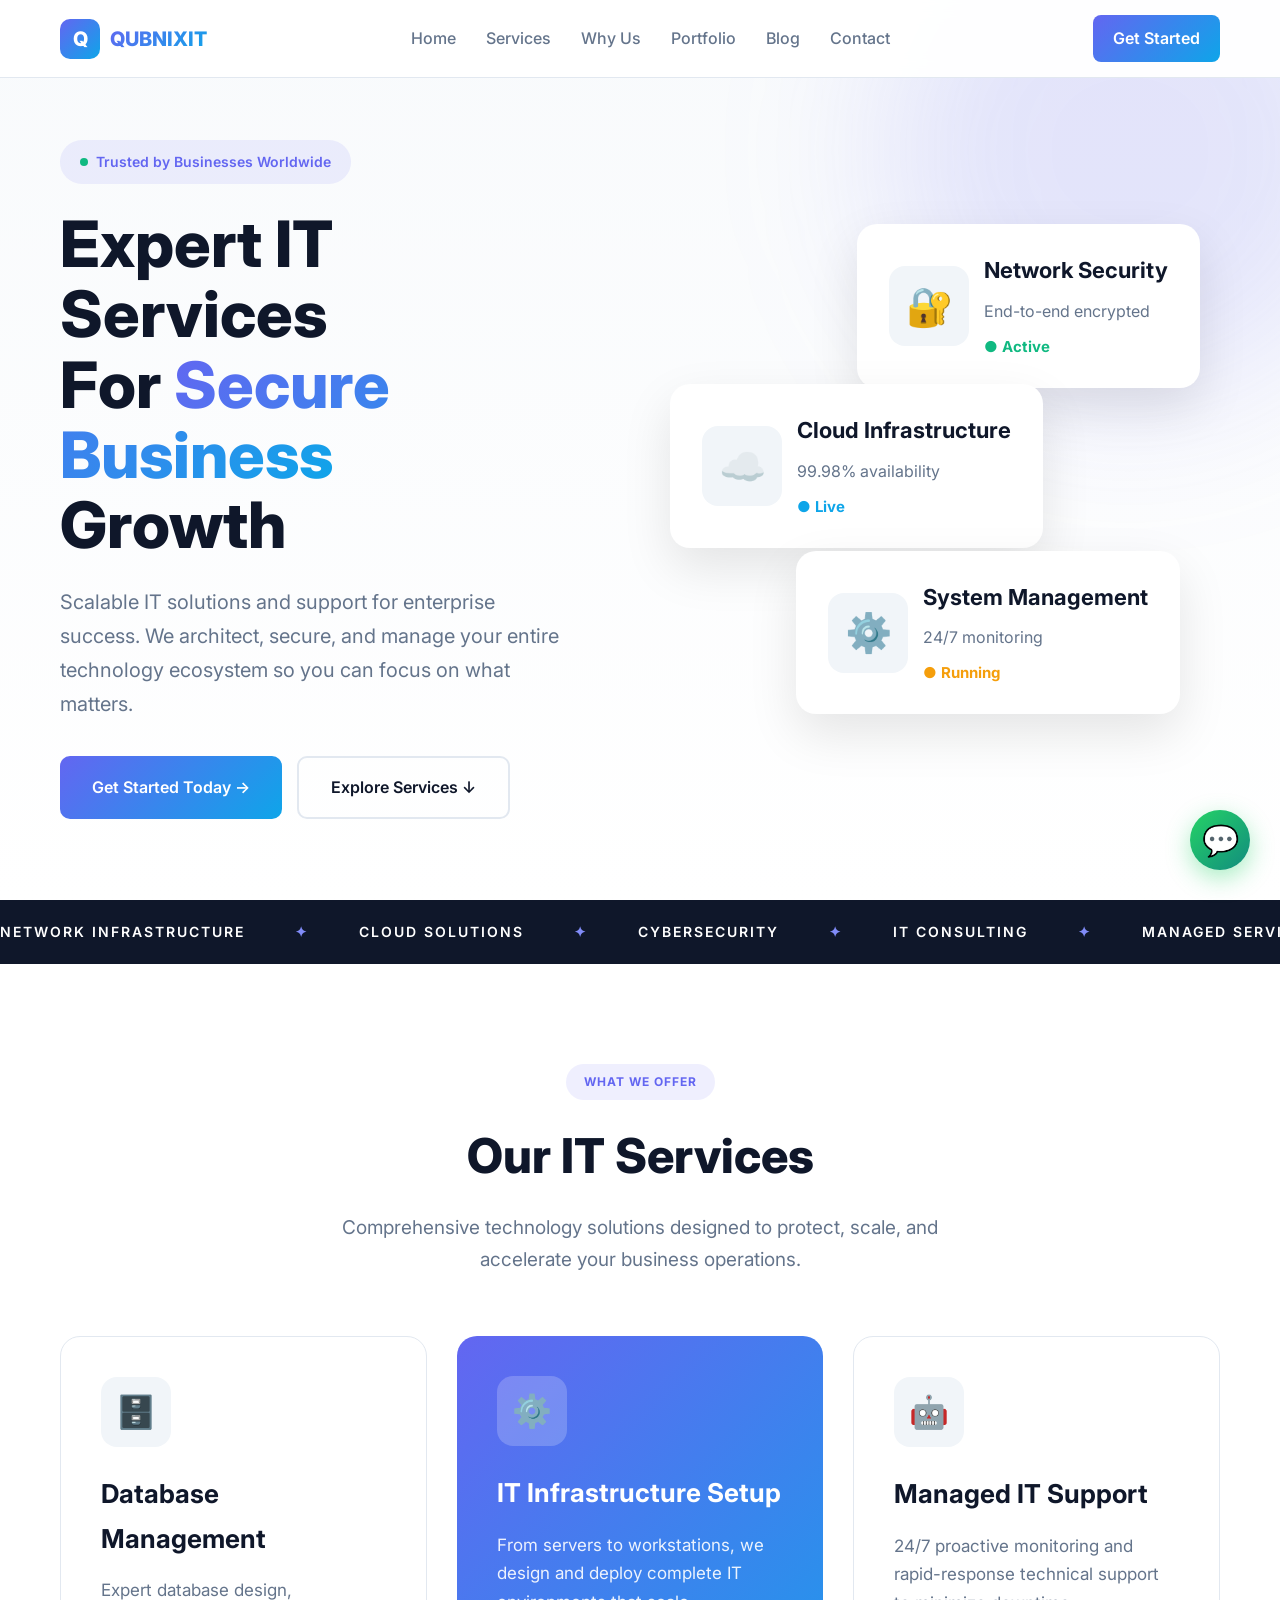
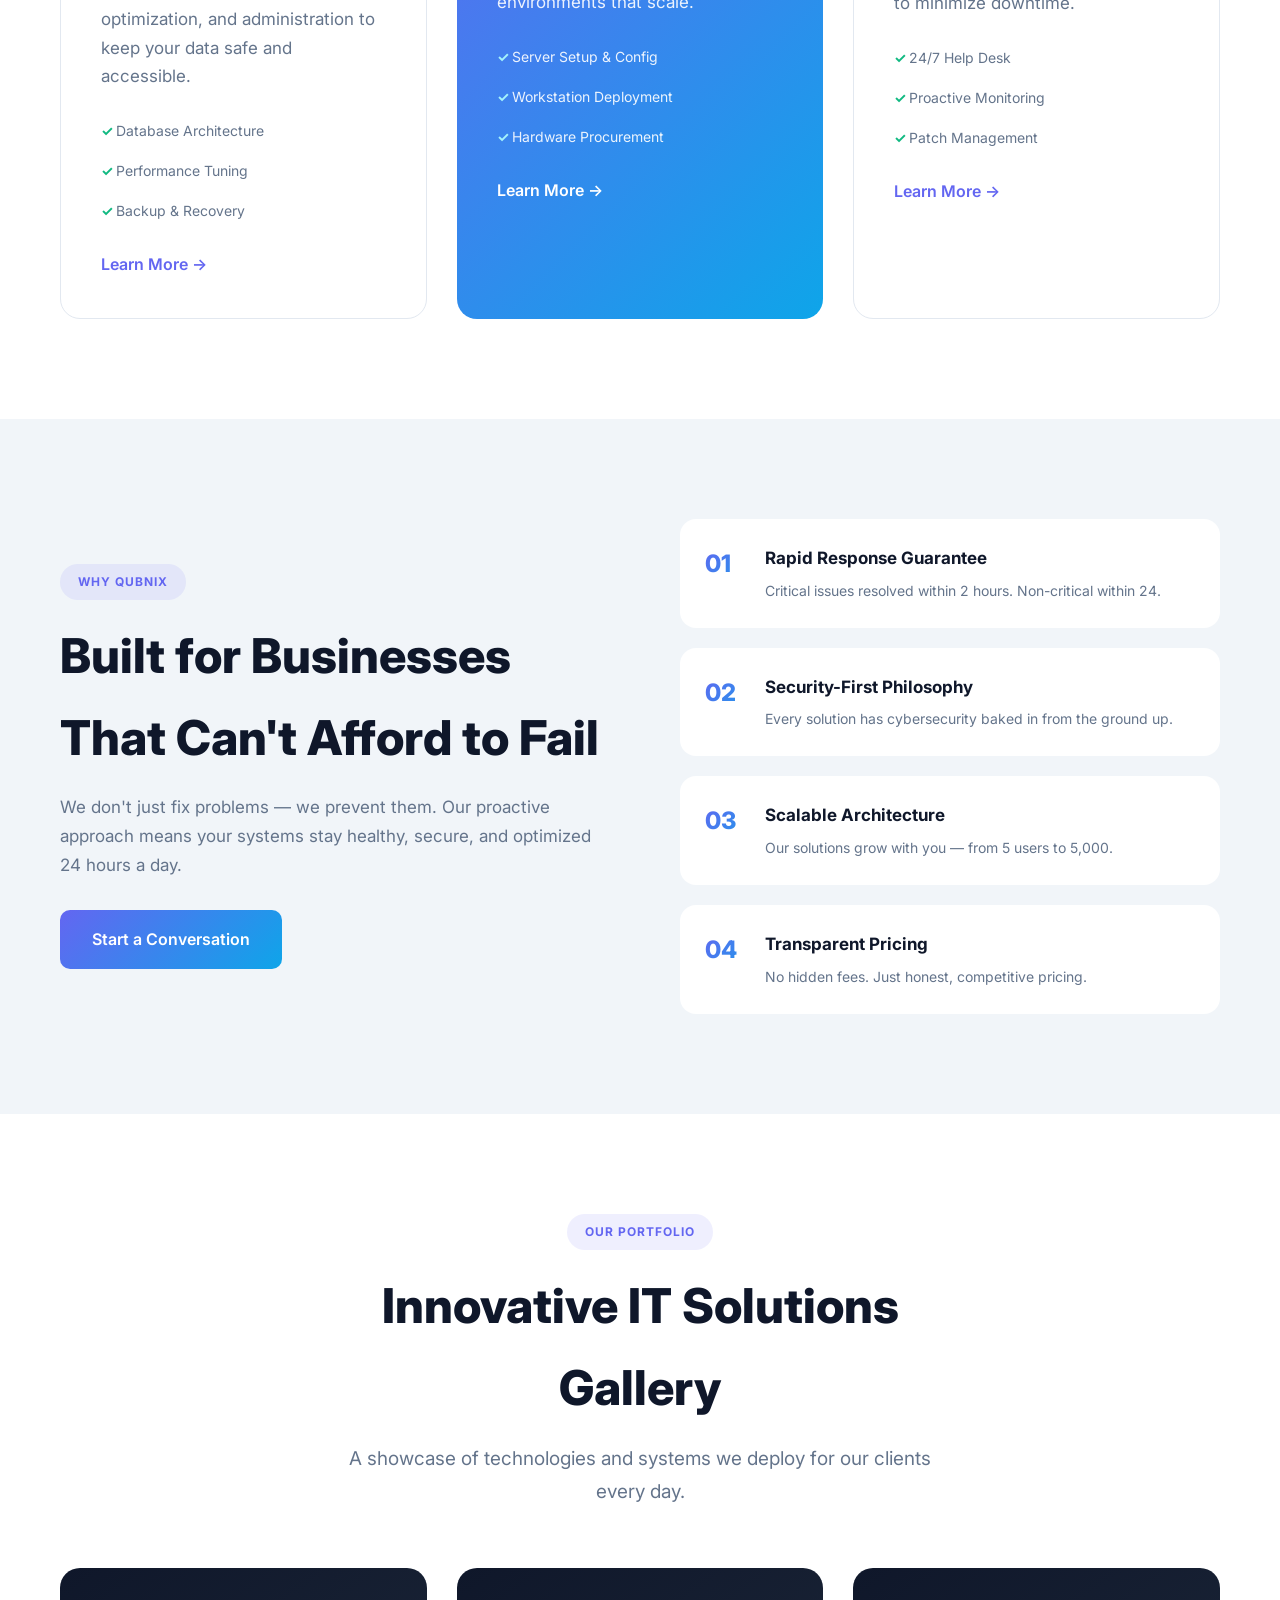
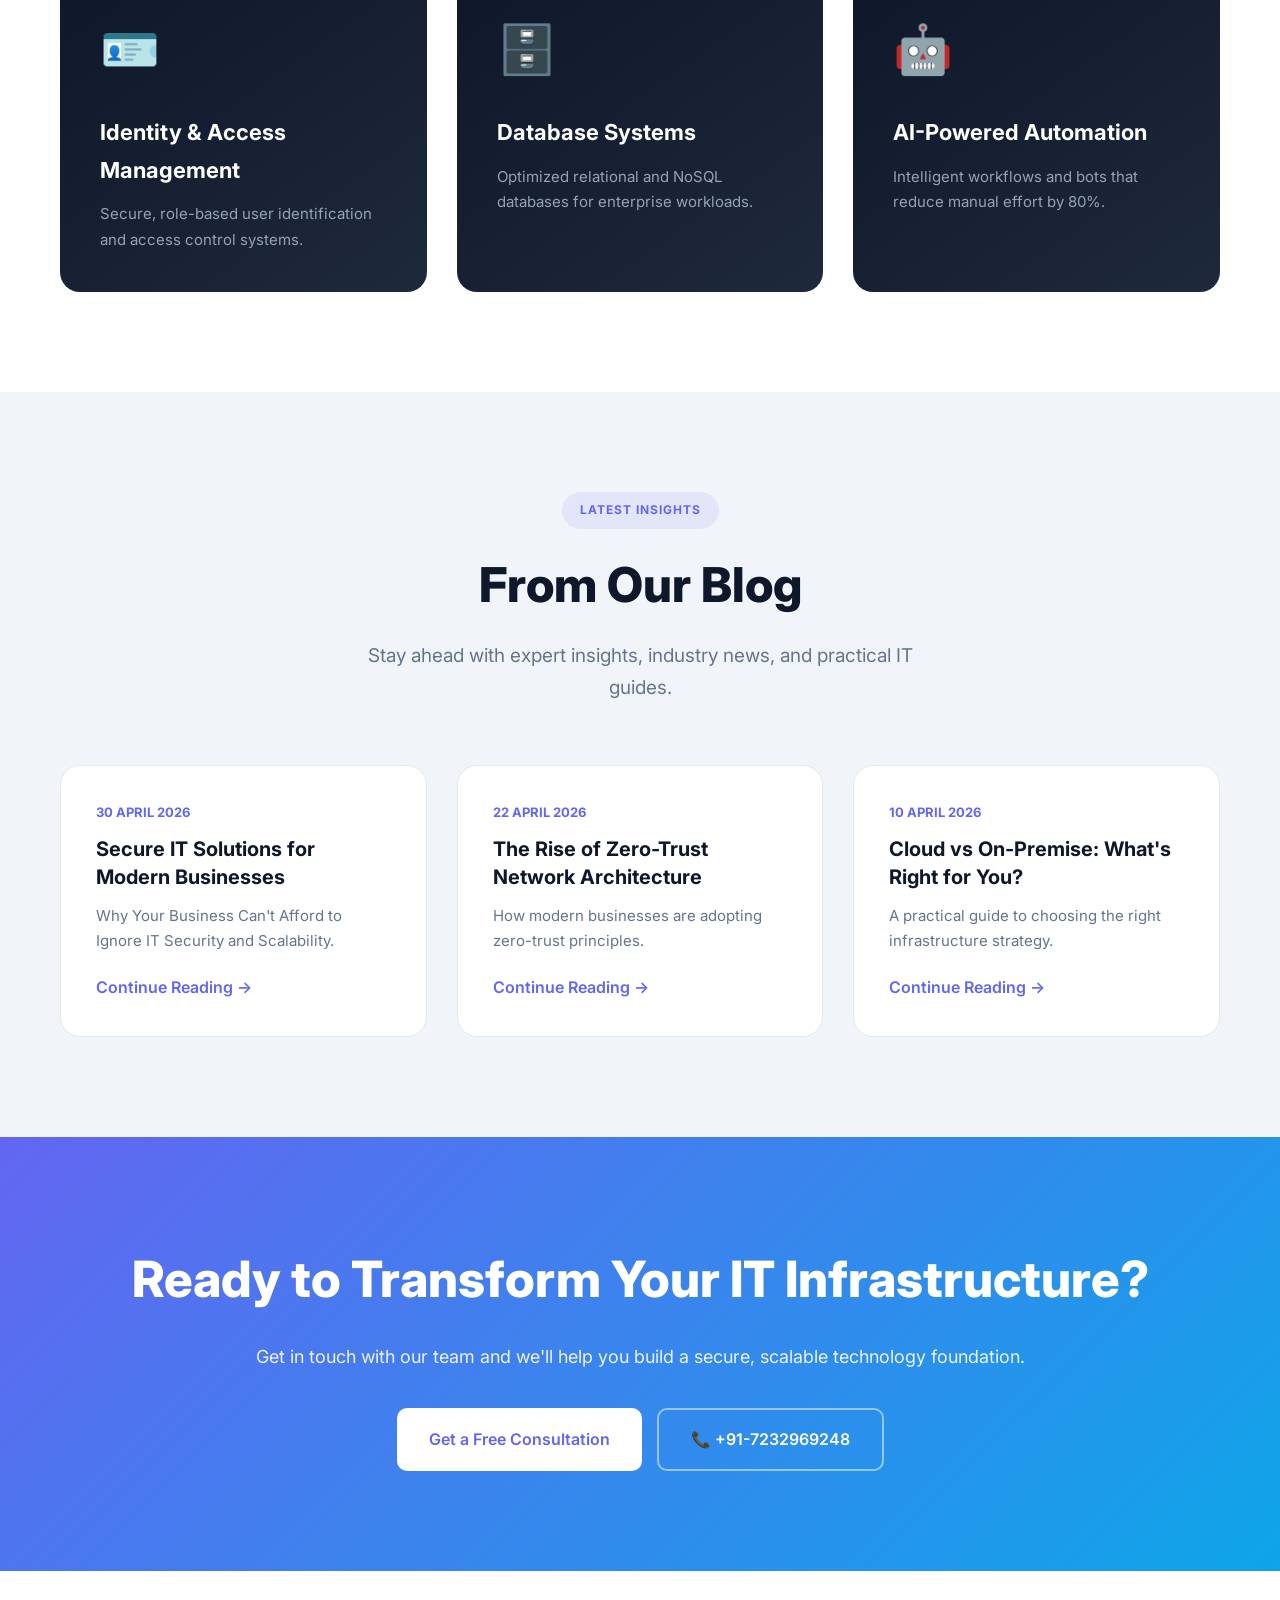
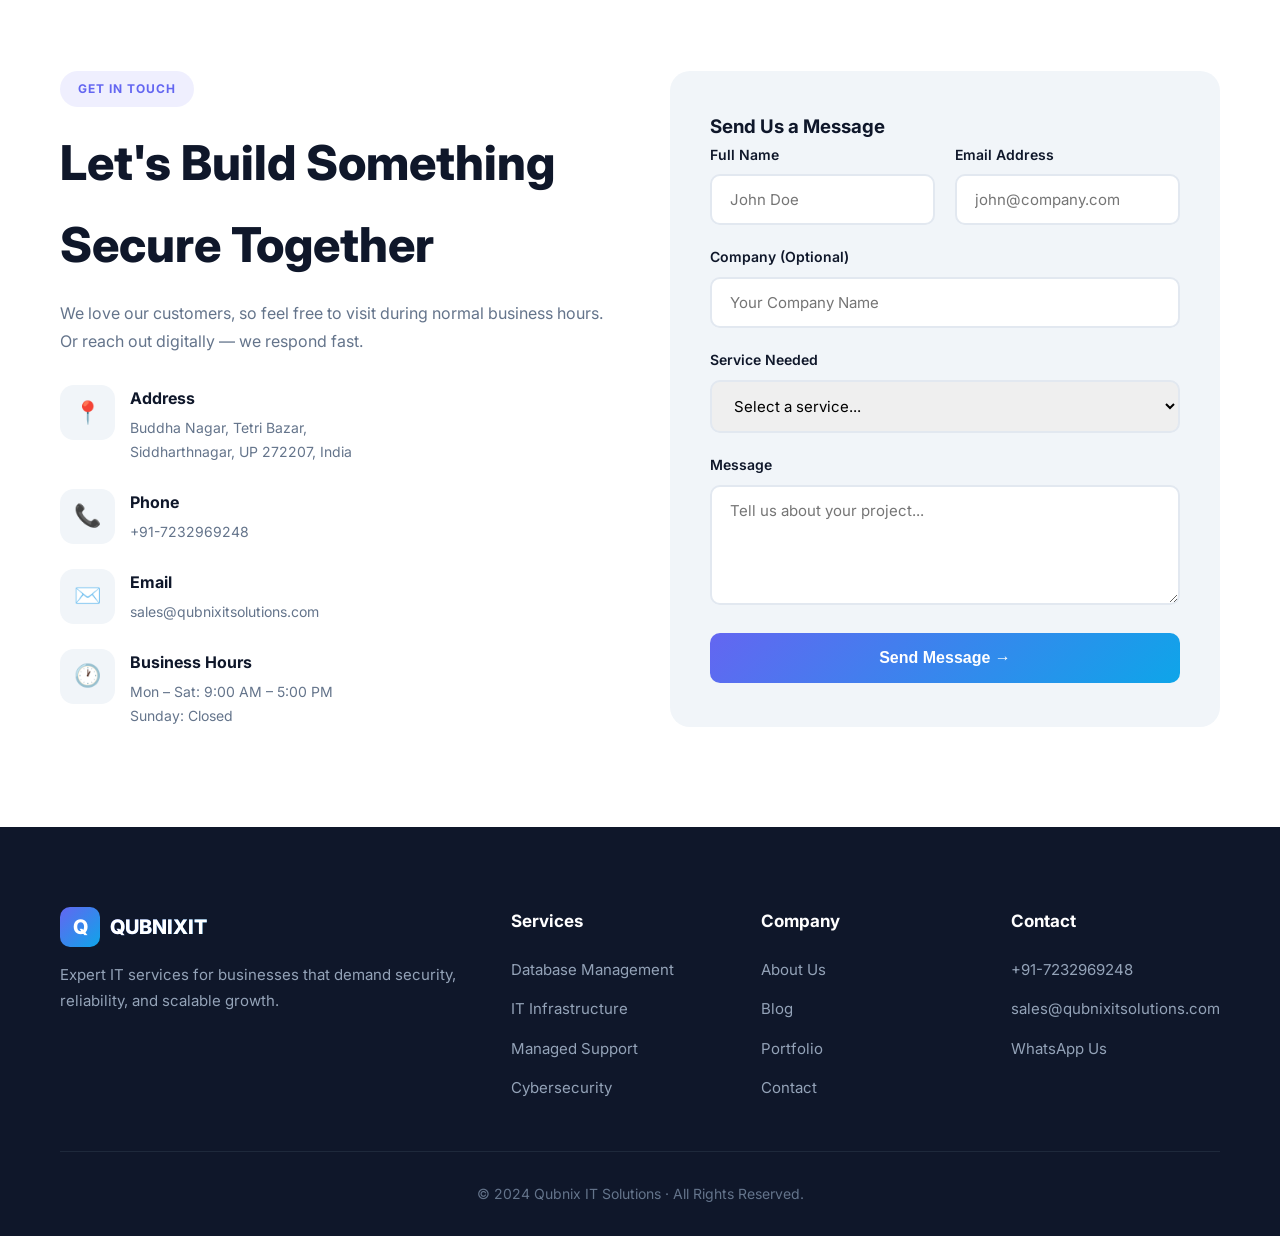
==== index.html @ 15c7f43b "Initial commit" ====
<!DOCTYPE html>
<html lang="en">
<head>
    <meta charset="UTF-8">
    <meta name="viewport" content="width=device-width, initial-scale=1.0">
    <title>Qubnix IT Solutions | Expert IT Services</title>
    <link href="https://fonts.googleapis.com/css2?family=Inter:wght@400;500;600;700;800&display=swap" rel="stylesheet">
    <style>
        * { margin: 0; padding: 0; box-sizing: border-box; }
        body { font-family: 'Inter', sans-serif; color: #0f172a; line-height: 1.7; font-size: 16px; }
        a { text-decoration: none; color: inherit; }
        ul { list-style: none; }
        .container { max-width: 1200px; margin: 0 auto; padding: 0 20px; }
        .navbar { position: fixed; top: 0; left: 0; right: 0; background: rgba(255,255,255,0.95); backdrop-filter: blur(10px); z-index: 1000; border-bottom: 1px solid #e2e8f0; }
        .nav-container { display: flex; justify-content: space-between; align-items: center; padding: 15px 20px; max-width: 1200px; margin: 0 auto; }
        .logo { display: flex; align-items: center; gap: 10px; font-weight: 800; font-size: 20px; }
        .logo-icon { width: 40px; height: 40px; background: linear-gradient(135deg, #6366f1, #0ea5e9); color: white; border-radius: 10px; display: flex; align-items: center; justify-content: center; }
        .logo-text { background: linear-gradient(135deg, #6366f1, #0ea5e9); -webkit-background-clip: text; -webkit-text-fill-color: transparent; }
        .nav-links { display: flex; gap: 30px; }
        .nav-links a { color: #64748b; font-weight: 500; }
        .nav-links a:hover { color: #6366f1; }
        .nav-btn { background: linear-gradient(135deg, #6366f1, #0ea5e9); color: white; padding: 10px 20px; border-radius: 8px; font-weight: 600; }
        .btn { display: inline-flex; align-items: center; gap: 8px; padding: 16px 32px; border-radius: 10px; font-weight: 600; transition: all 0.3s; }
        .btn-primary { background: linear-gradient(135deg, #6366f1, #0ea5e9); color: white; }
        .btn-primary:hover { transform: translateY(-3px); box-shadow: 0 15px 30px rgba(99,102,241,0.4); }
        .btn-outline { border: 2px solid #e2e8f0; color: #0f172a; background: transparent; }
        .btn-outline:hover { border-color: #6366f1; color: #6366f1; }
        .btn-white { background: white; color: #6366f1; }
        .btn-outline-white { border: 2px solid rgba(255,255,255,0.5); color: white; background: transparent; }
        .btn-outline-white:hover { background: white; color: #6366f1; }
        .hero { min-height: 100vh; padding: 140px 0 80px; background: linear-gradient(180deg, #f8fafc 0%, #ffffff 100%); position: relative; overflow: hidden; }
        .hero::before { content: ''; position: absolute; width: 500px; height: 500px; background: rgba(99,102,241,0.15); border-radius: 50%; top: -100px; right: -100px; filter: blur(80px); }
        .hero-grid { display: grid; grid-template-columns: 1fr 1fr; gap: 60px; align-items: center; position: relative; z-index: 1; }
        .hero-badge { display: inline-flex; align-items: center; gap: 8px; background: rgba(99,102,241,0.1); color: #6366f1; padding: 10px 20px; border-radius: 50px; font-size: 14px; font-weight: 600; margin-bottom: 25px; }
        .badge-dot { width: 8px; height: 8px; background: #10b981; border-radius: 50%; animation: pulse 2s infinite; }
        @keyframes pulse { 0%,100% { opacity: 1; } 50% { opacity: 0.5; } }
        .hero h1 { font-size: 64px; font-weight: 800; line-height: 1.1; margin-bottom: 24px; }
        .hero h1 span { background: linear-gradient(135deg, #6366f1, #0ea5e9); -webkit-background-clip: text; -webkit-text-fill-color: transparent; }
        .hero-text { font-size: 20px; color: #64748b; margin-bottom: 35px; max-width: 500px; line-height: 1.7; }
        .hero-btns { display: flex; gap: 15px; flex-wrap: wrap; }
        .hero-cards { position: relative; height: 550px; }
        .float-card { position: absolute; background: white; padding: 28px 32px; border-radius: 20px; box-shadow: 0 20px 50px rgba(0,0,0,0.1); display: flex; align-items: center; gap: 15px; animation: float 6s ease-in-out infinite; }
        .float-card:nth-child(1) { top: 20px; right: 20px; }
        .float-card:nth-child(2) { top: 180px; left: 0; animation-delay: 2s; }
        .float-card:nth-child(3) { bottom: 40px; right: 40px; animation-delay: 4s; }
        @keyframes float { 0%,100% { transform: translateY(0); } 50% { transform: translateY(-20px); } }
        .float-card .icon { width: 80px; height: 80px; background: #f1f5f9; border-radius: 16px; display: flex; align-items: center; justify-content: center; font-size: 38px; }
        .float-card h4 { font-size: 22px; margin-bottom: 8px; }
        .float-card p { font-size: 16px; color: #64748b; margin-bottom: 8px; }
        .status { font-size: 15px; font-weight: 700; }
        .status.green { color: #10b981; }
        .status.blue { color: #0ea5e9; }
        .status.orange { color: #f59e0b; }
        .marquee { background: #0f172a; padding: 20px 0; overflow: hidden; }
        .marquee-track { display: flex; gap: 50px; animation: scroll 20s linear infinite; }
        .marquee-track span { color: white; font-weight: 600; font-size: 14px; text-transform: uppercase; letter-spacing: 2px; white-space: nowrap; }
        .marquee-track .dot { color: #818cf8; }
        @keyframes scroll { 0% { transform: translateX(0); } 100% { transform: translateX(-50%); } }
        .section { padding: 100px 0; }
        .section-header { text-align: center; max-width: 600px; margin: 0 auto 60px; }
        .section-tag { display: inline-block; background: rgba(99,102,241,0.1); color: #6366f1; padding: 8px 18px; border-radius: 50px; font-size: 12px; font-weight: 700; text-transform: uppercase; letter-spacing: 1px; margin-bottom: 15px; }
        .section-title { font-size: 48px; font-weight: 800; margin-bottom: 15px; }
        .section-desc { color: #64748b; font-size: 19px; }
        .services-grid { display: grid; grid-template-columns: repeat(3, 1fr); gap: 30px; }
        .service-card { background: white; border: 1px solid #e2e8f0; border-radius: 20px; padding: 40px; transition: all 0.4s; }
        .service-card:hover { transform: translateY(-10px); box-shadow: 0 25px 50px rgba(0,0,0,0.1); }
        .service-card.featured { background: linear-gradient(135deg, #6366f1, #0ea5e9); color: white; border: none; }
        .service-card .icon { width: 70px; height: 70px; background: #f1f5f9; border-radius: 16px; display: flex; align-items: center; justify-content: center; font-size: 32px; margin-bottom: 25px; }
        .service-card.featured .icon { background: rgba(255,255,255,0.2); }
        .service-card h3 { font-size: 26px; margin-bottom: 15px; }
        .service-card p { color: #64748b; margin-bottom: 20px; font-size: 17px; }
        .service-card.featured p { color: rgba(255,255,255,0.9); }
        .service-card ul { margin-bottom: 20px; }
        .service-card li { padding: 8px 0; font-size: 14px; color: #64748b; }
        .service-card.featured li { color: rgba(255,255,255,0.9); }
        .service-card li::before { content: '✓ '; color: #10b981; font-weight: bold; }
        .service-card.featured li::before { color: #a5f3fc; }
        .service-link { color: #6366f1; font-weight: 600; }
        .service-card.featured .service-link { color: white; }
        .why-us { background: #f1f5f9; }
        .why-grid { display: grid; grid-template-columns: 1fr 1fr; gap: 80px; align-items: center; }
        .why-text .section-title { text-align: left; }
        .why-text p { color: #64748b; margin-bottom: 30px; font-size: 17px; }
        .features { display: flex; flex-direction: column; gap: 20px; }
        .feature { display: flex; gap: 20px; background: white; padding: 25px; border-radius: 16px; transition: all 0.3s; }
        .feature:hover { transform: translateX(10px); box-shadow: 0 10px 30px rgba(0,0,0,0.1); }
        .feature-num { font-size: 24px; font-weight: 800; background: linear-gradient(135deg, #6366f1, #0ea5e9); -webkit-background-clip: text; -webkit-text-fill-color: transparent; min-width: 40px; }
        .feature h4 { font-size: 17px; margin-bottom: 6px; }
        .feature p { color: #64748b; font-size: 14px; margin: 0; }
        .portfolio-grid { display: grid; grid-template-columns: repeat(3, 1fr); gap: 30px; }
        .portfolio-card { background: linear-gradient(145deg, #0f172a, #1e293b); border-radius: 20px; padding: 40px; color: white; transition: all 0.4s; }
        .portfolio-card:hover { transform: translateY(-10px); box-shadow: 0 25px 50px rgba(15,23,42,0.4); }
        .portfolio-card .icon { font-size: 48px; margin-bottom: 25px; display: block; }
        .portfolio-card h3 { font-size: 22px; margin-bottom: 12px; }
        .portfolio-card p { color: #94a3b8; font-size: 15px; }
        .blog { background: #f1f5f9; }
        .blog-grid { display: grid; grid-template-columns: repeat(3, 1fr); gap: 30px; }
        .blog-card { background: white; border-radius: 20px; padding: 35px; transition: all 0.4s; border: 1px solid #e2e8f0; }
        .blog-card:hover { transform: translateY(-10px); box-shadow: 0 25px 50px rgba(0,0,0,0.1); }
        .blog-date { color: #6366f1; font-size: 13px; font-weight: 700; margin-bottom: 12px; text-transform: uppercase; display: block; }
        .blog-card h3 { font-size: 20px; margin-bottom: 12px; line-height: 1.4; }
        .blog-card p { color: #64748b; font-size: 15px; margin-bottom: 20px; }
        .blog-link { color: #6366f1; font-weight: 600; }
        .cta { background: linear-gradient(135deg, #6366f1, #0ea5e9); padding: 100px 0; text-align: center; }
        .cta h2 { font-size: 50px; color: white; margin-bottom: 20px; font-weight: 800; }
        .cta p { color: rgba(255,255,255,0.9); font-size: 18px; margin-bottom: 35px; }
        .cta-btns { display: flex; gap: 15px; justify-content: center; flex-wrap: wrap; }
        .contact-grid { display: grid; grid-template-columns: 1fr 1fr; gap: 60px; }
        .contact-info .section-title { text-align: left; }
        .contact-info > p { color: #64748b; margin-bottom: 30px; }
        .contact-details { display: flex; flex-direction: column; gap: 25px; }
        .contact-item { display: flex; gap: 15px; }
        .contact-icon { width: 55px; height: 55px; background: #f1f5f9; border-radius: 14px; display: flex; align-items: center; justify-content: center; font-size: 22px; }
        .contact-item h4 { font-size: 16px; margin-bottom: 4px; }
        .contact-item p { color: #64748b; font-size: 14px; margin: 0; }
        .contact-form { background: #f1f5f9; border-radius: 20px; padding: 40px; }
        .contact-form h3
                .contact-form h3 { font-size: 24px; margin-bottom: 25px; }
        .form-row { display: grid; grid-template-columns: 1fr 1fr; gap: 20px; }
        .form-group { margin-bottom: 20px; }
        .form-group label { display: block; font-weight: 600; margin-bottom: 8px; font-size: 14px; }
        .form-group input, .form-group select, .form-group textarea { width: 100%; padding: 14px 18px; border: 2px solid #e2e8f0; border-radius: 10px; font-size: 15px; font-family: inherit; }
        .form-group input:focus, .form-group select:focus, .form-group textarea:focus { outline: none; border-color: #6366f1; }
        .form-group textarea { min-height: 120px; resize: vertical; }
        .submit-btn { width: 100%; padding: 16px; background: linear-gradient(135deg, #6366f1, #0ea5e9); color: white; border: none; border-radius: 10px; font-size: 16px; font-weight: 700; cursor: pointer; }
        .submit-btn:hover { transform: translateY(-2px); box-shadow: 0 10px 30px rgba(99,102,241,0.4); }
        .footer { background: #0f172a; color: white; padding: 80px 0 30px; }
        .footer-grid { display: grid; grid-template-columns: 2fr 1fr 1fr 1fr; gap: 50px; margin-bottom: 50px; }
        .footer-brand .logo-text { color: white; -webkit-text-fill-color: white; }
        .footer-brand p { color: #94a3b8; margin-top: 15px; font-size: 15px; }
        .footer-col h4 { font-size: 17px; margin-bottom: 20px; }
        .footer-links { display: flex; flex-direction: column; gap: 12px; }
        .footer-links a { color: #94a3b8; font-size: 15px; }
        .footer-links a:hover { color: #818cf8; }
        .footer-bottom { border-top: 1px solid #1e293b; padding-top: 30px; text-align: center; color: #64748b; font-size: 14px; }
        .whatsapp-btn { position: fixed; bottom: 30px; right: 30px; width: 60px; height: 60px; background: linear-gradient(135deg, #25d366, #128c7e); border-radius: 50%; display: flex; align-items: center; justify-content: center; font-size: 30px; color: white; box-shadow: 0 8px 25px rgba(37,211,102,0.4); z-index: 999; }
        .whatsapp-btn:hover { transform: scale(1.1); }
        @media (max-width: 1024px) {
            .hero-grid, .why-grid, .contact-grid { grid-template-columns: 1fr; }
            .hero-cards { display: none; }
            .hero { text-align: center; }
            .hero-btns { justify-content: center; }
            .services-grid, .portfolio-grid, .blog-grid { grid-template-columns: repeat(2, 1fr); }
            .footer-grid { grid-template-columns: repeat(2, 1fr); }
        }
        @media (max-width: 768px) {
            .nav-links, .nav-btn { display: none; }
            .hero h1 { font-size: 36px; }
            .section-title { font-size: 30px; }
            .services-grid, .portfolio-grid, .blog-grid { grid-template-columns: 1fr; }
            .form-row { grid-template-columns: 1fr; }
            .footer-grid { grid-template-columns: 1fr; text-align: center; }
            .cta h2 { font-size: 28px; }
        }
    </style>
</head>
<body>
    <nav class="navbar">
        <div class="nav-container">
            <a href="#" class="logo"><span class="logo-icon">Q</span><span class="logo-text">QUBNIXIT</span></a>
            <ul class="nav-links">
                <li><a href="#home">Home</a></li>
                <li><a href="#services">Services</a></li>
                <li><a href="#why-us">Why Us</a></li>
                <li><a href="#portfolio">Portfolio</a></li>
                <li><a href="#blog">Blog</a></li>
                <li><a href="#contact">Contact</a></li>
            </ul>
            <a href="#contact" class="nav-btn">Get Started</a>
        </div>
    </nav>

    <section class="hero" id="home">
        <div class="container">
            <div class="hero-grid">
                <div>
                    <div class="hero-badge"><span class="badge-dot"></span>Trusted by Businesses Worldwide</div>
                    <h1>Expert IT Services<br>For <span>Secure Business</span><br>Growth</h1>
                    <p class="hero-text">Scalable IT solutions and support for enterprise success. We architect, secure, and manage your entire technology ecosystem so you can focus on what matters.</p>
                    <div class="hero-btns">
                        <a href="#contact" class="btn btn-primary">Get Started Today →</a>
                        <a href="#services" class="btn btn-outline">Explore Services ↓</a>
                    </div>
                </div>
                <div class="hero-cards">
                    <div class="float-card"><div class="icon">🔐</div><div><h4>Network Security</h4><p>End-to-end encrypted</p><span class="status green">● Active</span></div></div>
                    <div class="float-card"><div class="icon">☁️</div><div><h4>Cloud Infrastructure</h4><p>99.98% availability</p><span class="status blue">● Live</span></div></div>
                    <div class="float-card"><div class="icon">⚙️</div><div><h4>System Management</h4><p>24/7 monitoring</p><span class="status orange">● Running</span></div></div>
                </div>
            </div>
        </div>
    </section>

    <div class="marquee">
        <div class="marquee-track">
            <span>Network Infrastructure</span><span class="dot">✦</span><span>Cloud Solutions</span><span class="dot">✦</span><span>Cybersecurity</span><span class="dot">✦</span><span>IT Consulting</span><span class="dot">✦</span><span>Managed Services</span><span class="dot">✦</span><span>Database Management</span><span class="dot">✦</span><span>Web Development</span><span class="dot">✦</span><span>Network Infrastructure</span><span class="dot">✦</span><span>Cloud Solutions</span><span class="dot">✦</span><span>Cybersecurity</span><span class="dot">✦</span>
        </div>
    </div>

    <section class="section" id="services">
        <div class="container">
            <div class="section-header">
                <span class="section-tag">What We Offer</span>
                <h2 class="section-title">Our IT Services</h2>
                <p class="section-desc">Comprehensive technology solutions designed to protect, scale, and accelerate your business operations.</p>
            </div>
            <div class="services-grid">
                <div class="service-card">
                    <div class="icon">🗄️</div>
                    <h3>Database Management</h3>
                    <p>Expert database design, optimization, and administration to keep your data safe and accessible.</p>
                    <ul><li>Database Architecture</li><li>Performance Tuning</li><li>Backup & Recovery</li></ul>
                    <a href="#contact" class="service-link">Learn More →</a>
                </div>
                <div class="service-card featured">
                    <div class="icon">⚙️</div>
                    <h3>IT Infrastructure Setup</h3>
                    <p>From servers to workstations, we design and deploy complete IT environments that scale.</p>
                    <ul><li>Server Setup & Config</li><li>Workstation Deployment</li><li>Hardware Procurement</li></ul>
                    <a href="#contact" class="service-link">Learn More →</a>
                </div>
                <div class="service-card">
                    <div class="icon">🤖</div>
                    <h3>Managed IT Support</h3>
                    <p>24/7 proactive monitoring and rapid-response technical support to minimize downtime.</p>
                    <ul><li>24/7 Help Desk</li><li>Proactive Monitoring</li><li>Patch Management</li></ul>
                    <a href="#contact" class="service-link">Learn More →</a>
                </div>
            </div>
        </div>
    </section>

    <section class="section why-us" id="why-us">
        <div class="container">
            <div class="why-grid">
                <div class="why-text">
                    <span class="section-tag">Why Qubnix</span>
                    <h2 class="section-title">Built for Businesses That Can't Afford to Fail</h2>
                    <p>We don't just fix problems — we prevent them. Our proactive approach means your systems stay healthy, secure, and optimized 24 hours a day.</p>
                    <a href="#contact" class="btn btn-primary">Start a Conversation</a>
                </div>
                <div class="features">
                    <div class="feature"><span class="feature-num">01</span><div><h4>Rapid Response Guarantee</h4><p>Critical issues resolved within 2 hours. Non-critical within 24.</p></div></div>
                    <div class="feature"><span class="feature-num">02</span><div><h4>Security-First Philosophy</h4><p>Every solution has cybersecurity baked in from the ground up.</p></div></div>
                    <div class="feature"><span class="feature-num">03</span><div><h4>Scalable Architecture</h4><p>Our solutions grow with you — from 5 users to 5,000.</p></div></div>
                    <div class="feature"><span class="feature-num">04</span><div><h4>Transparent Pricing</h4><p>No hidden fees. Just honest, competitive pricing.</p></div></div>
                </div>
            </div>
        </div>
    </section>
        <section class="section" id="portfolio">
        <div class="container">
            <div class="section-header">
                <span class="section-tag">Our Portfolio</span>
                <h2 class="section-title">Innovative IT Solutions Gallery</h2>
                <p class="section-desc">A showcase of technologies and systems we deploy for our clients every day.</p>
            </div>
            <div class="portfolio-grid">
                <div class="portfolio-card"><span class="icon">🪪</span><h3>Identity & Access Management</h3><p>Secure, role-based user identification and access control systems.</p></div>
                <div class="portfolio-card"><span class="icon">🗄️</span><h3>Database Systems</h3><p>Optimized relational and NoSQL databases for enterprise workloads.</p></div>
                <div class="portfolio-card"><span class="icon">🤖</span><h3>AI-Powered Automation</h3><p>Intelligent workflows and bots that reduce manual effort by 80%.</p></div>
            </div>
        </div>
    </section>

    <section class="section blog" id="blog">
        <div class="container">
            <div class="section-header">
                <span class="section-tag">Latest Insights</span>
                <h2 class="section-title">From Our Blog</h2>
                <p class="section-desc">Stay ahead with expert insights, industry news, and practical IT guides.</p>
            </div>
            <div class="blog-grid">
                <div class="blog-card"><span class="blog-date">30 April 2026</span><h3>Secure IT Solutions for Modern Businesses</h3><p>Why Your Business Can't Afford to Ignore IT Security and Scalability.</p><a href="#" class="blog-link">Continue Reading →</a></div>
                <div class="blog-card"><span class="blog-date">22 April 2026</span><h3>The Rise of Zero-Trust Network Architecture</h3><p>How modern businesses are adopting zero-trust principles.</p><a href="#" class="blog-link">Continue Reading →</a></div>
                <div class="blog-card"><span class="blog-date">10 April 2026</span><h3>Cloud vs On-Premise: What's Right for You?</h3><p>A practical guide to choosing the right infrastructure strategy.</p><a href="#" class="blog-link">Continue Reading →</a></div>
            </div>
        </div>
    </section>

    <section class="cta">
        <div class="container">
            <h2>Ready to Transform Your IT Infrastructure?</h2>
            <p>Get in touch with our team and we'll help you build a secure, scalable technology foundation.</p>
            <div class="cta-btns">
                <a href="#contact" class="btn btn-white">Get a Free Consultation</a>
                <a href="tel:+917232969248" class="btn btn-outline-white">📞 +91-7232969248</a>
            </div>
        </div>
    </section>

    <section class="section" id="contact">
        <div class="container">
            <div class="contact-grid">
                <div class="contact-info">
                    <span class="section-tag">Get In Touch</span>
                    <h2 class="section-title">Let's Build Something Secure Together</h2>
                    <p>We love our customers, so feel free to visit during normal business hours. Or reach out digitally — we respond fast.</p>
                    <div class="contact-details">
                        <div class="contact-item"><div class="contact-icon">📍</div><div><h4>Address</h4><p>Buddha Nagar, Tetri Bazar,<br>Siddharthnagar, UP 272207, India</p></div></div>
                        <div class="contact-item"><div class="contact-icon">📞</div><div><h4>Phone</h4><p>+91-7232969248</p></div></div>
                        <div class="contact-item"><div class="contact-icon">✉️</div><div><h4>Email</h4><p>sales@qubnixitsolutions.com</p></div></div>
                        <div class="contact-item"><div class="contact-icon">🕐</div><div><h4>Business Hours</h4><p>Mon – Sat: 9:00 AM – 5:00 PM<br>Sunday: Closed</p></div></div>
                    </div>
                </div>
                <div class="contact-form">
                    <h3>Send Us a Message</h3>
                    <form>
                        <div class="form-row">
                            <div class="form-group"><label>Full Name</label><input type="text" placeholder="John Doe" required></div>
                            <div class="form-group"><label>Email Address</label><input type="email" placeholder="john@company.com" required></div>
                        </div>
                        <div class="form-group"><label>Company (Optional)</label><input type="text" placeholder="Your Company Name"></div>
                        <div class="form-group"><label>Service Needed</label><select><option value="">Select a service...</option><option>Database Management</option><option>IT Infrastructure Setup</option><option>Managed IT Support</option><option>Cybersecurity</option><option>Cloud Solutions</option></select></div>
                        <div class="form-group"><label>Message</label><textarea placeholder="Tell us about your project..."></textarea></div>
                        <button type="submit" class="submit-btn">Send Message →</button>
                    </form>
                </div>
            </div>
        </div>
    </section>

    <footer class="footer">
        <div class="container">
            <div class="footer-grid">
                <div class="footer-brand">
                    <a href="#" class="logo"><span class="logo-icon">Q</span><span class="logo-text">QUBNIXIT</span></a>
                    <p>Expert IT services for businesses that demand security, reliability, and scalable growth.</p>
                </div>
                <div class="footer-col"><h4>Services</h4><ul class="footer-links"><li><a href="#services">Database Management</a></li><li><a href="#services">IT Infrastructure</a></li><li><a href="#services">Managed Support</a></li><li><a href="#services">Cybersecurity</a></li></ul></div>
                <div class="footer-col"><h4>Company</h4><ul class="footer-links"><li><a href="#why-us">About Us</a></li><li><a href="#blog">Blog</a></li><li><a href="#portfolio">Portfolio</a></li><li><a href="#contact">Contact</a></li></ul></div>
                <div class="footer-col"><h4>Contact</h4><ul class="footer-links"><li><a href="tel:+917232969248">+91-7232969248</a></li><li><a href="mailto:sales@qubnixitsolutions.com">sales@qubnixitsolutions.com</a></li><li><a href="https://wa.me/917232969248">WhatsApp Us</a></li></ul></div>
            </div>
            <div class="footer-bottom"><p>© 2024 Qubnix IT Solutions · All Rights Reserved.</p></div>
        </div>
    </footer>

    <a href="https://wa.me/917232969248" target="_blank" class="whatsapp-btn">💬</a>
</body>
</html>
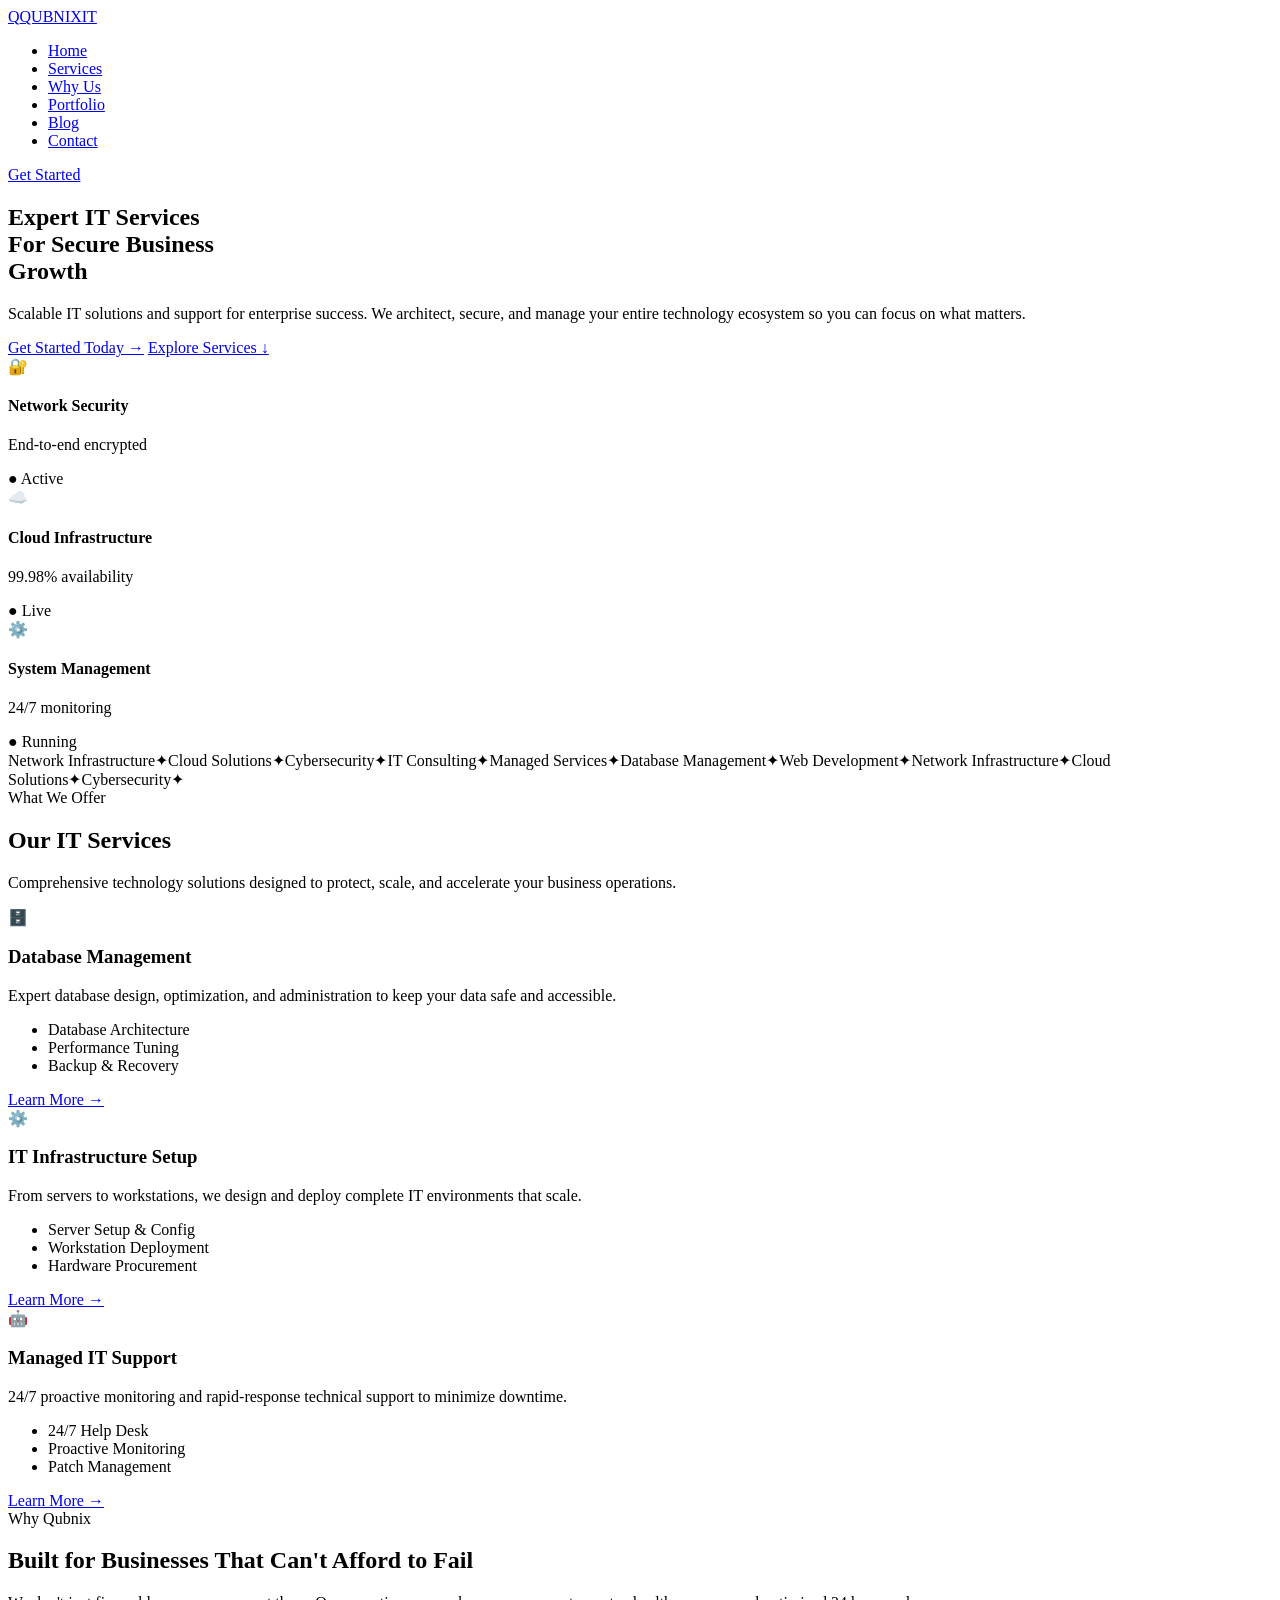
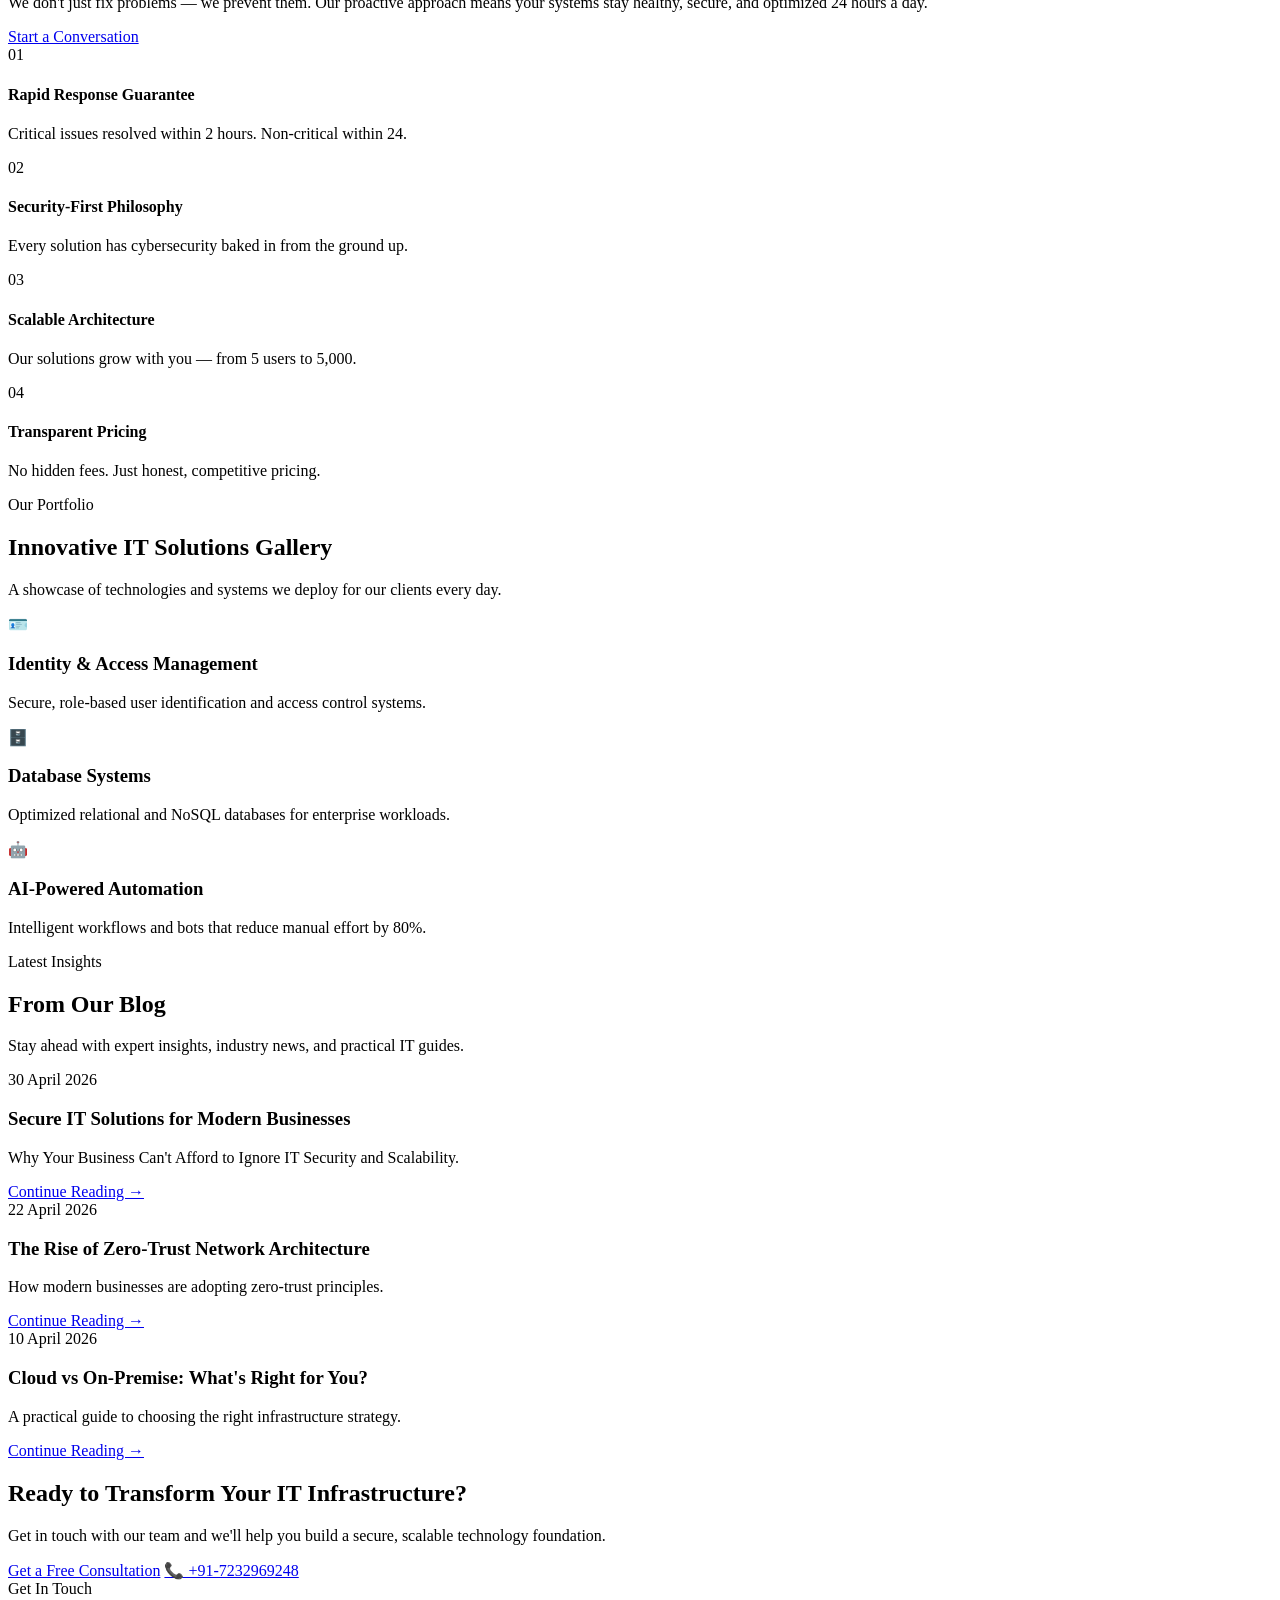
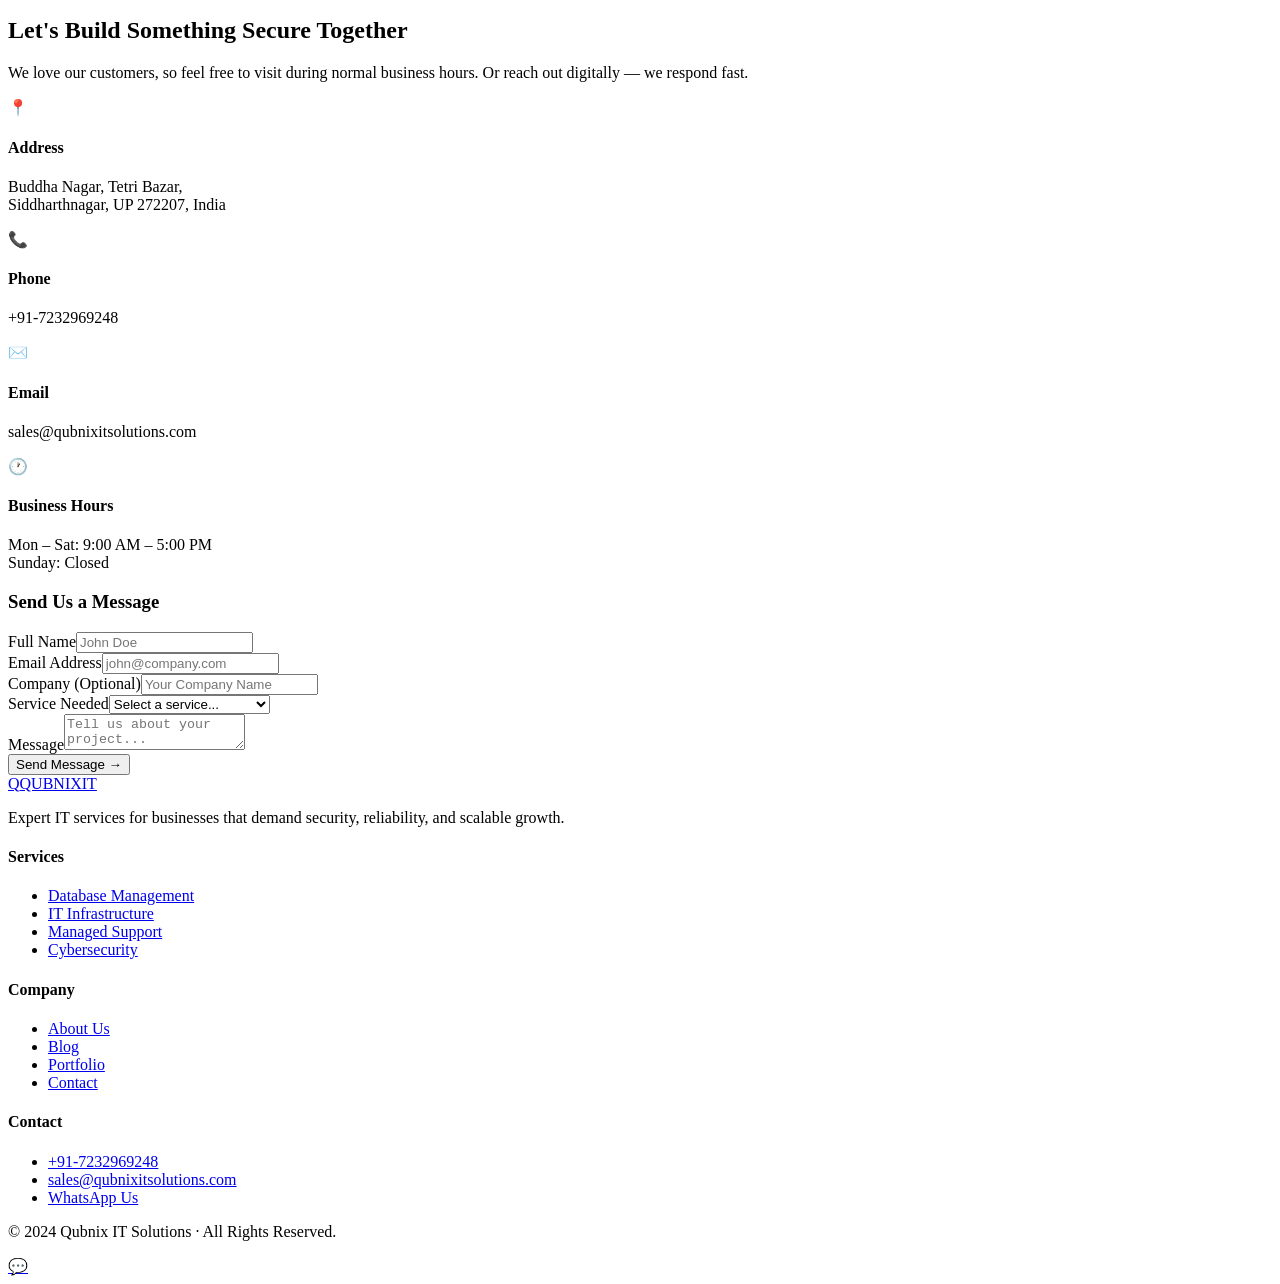
==== commit a7007ed4: "New Push" ====
--- a/index.html
+++ b/index.html
@@ -3,156 +3,20 @@
 <head>
     <meta charset="UTF-8">
     <meta name="viewport" content="width=device-width, initial-scale=1.0">
+    <meta name="description" content="Qubnix IT Solutions - Expert IT Services for Secure Business Growth">
+    <meta name="keywords" content="IT Services, Cloud Solutions, Cybersecurity, Database Management">
+    <meta name="author" content="Qubnix IT Solutions">
+    
     <title>Qubnix IT Solutions | Expert IT Services</title>
+    
+    <!-- Favicon (add your logo) -->
+    <link rel="icon" type="image/png" href="images/favicon.png">
+    
+    <!-- Google Fonts -->
     <link href="https://fonts.googleapis.com/css2?family=Inter:wght@400;500;600;700;800&display=swap" rel="stylesheet">
-    <style>
-        * { margin: 0; padding: 0; box-sizing: border-box; }
-        body { font-family: 'Inter', sans-serif; color: #0f172a; line-height: 1.7; font-size: 16px; }
-        a { text-decoration: none; color: inherit; }
-        ul { list-style: none; }
-        .container { max-width: 1200px; margin: 0 auto; padding: 0 20px; }
-        .navbar { position: fixed; top: 0; left: 0; right: 0; background: rgba(255,255,255,0.95); backdrop-filter: blur(10px); z-index: 1000; border-bottom: 1px solid #e2e8f0; }
-        .nav-container { display: flex; justify-content: space-between; align-items: center; padding: 15px 20px; max-width: 1200px; margin: 0 auto; }
-        .logo { display: flex; align-items: center; gap: 10px; font-weight: 800; font-size: 20px; }
-        .logo-icon { width: 40px; height: 40px; background: linear-gradient(135deg, #6366f1, #0ea5e9); color: white; border-radius: 10px; display: flex; align-items: center; justify-content: center; }
-        .logo-text { background: linear-gradient(135deg, #6366f1, #0ea5e9); -webkit-background-clip: text; -webkit-text-fill-color: transparent; }
-        .nav-links { display: flex; gap: 30px; }
-        .nav-links a { color: #64748b; font-weight: 500; }
-        .nav-links a:hover { color: #6366f1; }
-        .nav-btn { background: linear-gradient(135deg, #6366f1, #0ea5e9); color: white; padding: 10px 20px; border-radius: 8px; font-weight: 600; }
-        .btn { display: inline-flex; align-items: center; gap: 8px; padding: 16px 32px; border-radius: 10px; font-weight: 600; transition: all 0.3s; }
-        .btn-primary { background: linear-gradient(135deg, #6366f1, #0ea5e9); color: white; }
-        .btn-primary:hover { transform: translateY(-3px); box-shadow: 0 15px 30px rgba(99,102,241,0.4); }
-        .btn-outline { border: 2px solid #e2e8f0; color: #0f172a; background: transparent; }
-        .btn-outline:hover { border-color: #6366f1; color: #6366f1; }
-        .btn-white { background: white; color: #6366f1; }
-        .btn-outline-white { border: 2px solid rgba(255,255,255,0.5); color: white; background: transparent; }
-        .btn-outline-white:hover { background: white; color: #6366f1; }
-        .hero { min-height: 100vh; padding: 140px 0 80px; background: linear-gradient(180deg, #f8fafc 0%, #ffffff 100%); position: relative; overflow: hidden; }
-        .hero::before { content: ''; position: absolute; width: 500px; height: 500px; background: rgba(99,102,241,0.15); border-radius: 50%; top: -100px; right: -100px; filter: blur(80px); }
-        .hero-grid { display: grid; grid-template-columns: 1fr 1fr; gap: 60px; align-items: center; position: relative; z-index: 1; }
-        .hero-badge { display: inline-flex; align-items: center; gap: 8px; background: rgba(99,102,241,0.1); color: #6366f1; padding: 10px 20px; border-radius: 50px; font-size: 14px; font-weight: 600; margin-bottom: 25px; }
-        .badge-dot { width: 8px; height: 8px; background: #10b981; border-radius: 50%; animation: pulse 2s infinite; }
-        @keyframes pulse { 0%,100% { opacity: 1; } 50% { opacity: 0.5; } }
-        .hero h1 { font-size: 64px; font-weight: 800; line-height: 1.1; margin-bottom: 24px; }
-        .hero h1 span { background: linear-gradient(135deg, #6366f1, #0ea5e9); -webkit-background-clip: text; -webkit-text-fill-color: transparent; }
-        .hero-text { font-size: 20px; color: #64748b; margin-bottom: 35px; max-width: 500px; line-height: 1.7; }
-        .hero-btns { display: flex; gap: 15px; flex-wrap: wrap; }
-        .hero-cards { position: relative; height: 550px; }
-        .float-card { position: absolute; background: white; padding: 28px 32px; border-radius: 20px; box-shadow: 0 20px 50px rgba(0,0,0,0.1); display: flex; align-items: center; gap: 15px; animation: float 6s ease-in-out infinite; }
-        .float-card:nth-child(1) { top: 20px; right: 20px; }
-        .float-card:nth-child(2) { top: 180px; left: 0; animation-delay: 2s; }
-        .float-card:nth-child(3) { bottom: 40px; right: 40px; animation-delay: 4s; }
-        @keyframes float { 0%,100% { transform: translateY(0); } 50% { transform: translateY(-20px); } }
-        .float-card .icon { width: 80px; height: 80px; background: #f1f5f9; border-radius: 16px; display: flex; align-items: center; justify-content: center; font-size: 38px; }
-        .float-card h4 { font-size: 22px; margin-bottom: 8px; }
-        .float-card p { font-size: 16px; color: #64748b; margin-bottom: 8px; }
-        .status { font-size: 15px; font-weight: 700; }
-        .status.green { color: #10b981; }
-        .status.blue { color: #0ea5e9; }
-        .status.orange { color: #f59e0b; }
-        .marquee { background: #0f172a; padding: 20px 0; overflow: hidden; }
-        .marquee-track { display: flex; gap: 50px; animation: scroll 20s linear infinite; }
-        .marquee-track span { color: white; font-weight: 600; font-size: 14px; text-transform: uppercase; letter-spacing: 2px; white-space: nowrap; }
-        .marquee-track .dot { color: #818cf8; }
-        @keyframes scroll { 0% { transform: translateX(0); } 100% { transform: translateX(-50%); } }
-        .section { padding: 100px 0; }
-        .section-header { text-align: center; max-width: 600px; margin: 0 auto 60px; }
-        .section-tag { display: inline-block; background: rgba(99,102,241,0.1); color: #6366f1; padding: 8px 18px; border-radius: 50px; font-size: 12px; font-weight: 700; text-transform: uppercase; letter-spacing: 1px; margin-bottom: 15px; }
-        .section-title { font-size: 48px; font-weight: 800; margin-bottom: 15px; }
-        .section-desc { color: #64748b; font-size: 19px; }
-        .services-grid { display: grid; grid-template-columns: repeat(3, 1fr); gap: 30px; }
-        .service-card { background: white; border: 1px solid #e2e8f0; border-radius: 20px; padding: 40px; transition: all 0.4s; }
-        .service-card:hover { transform: translateY(-10px); box-shadow: 0 25px 50px rgba(0,0,0,0.1); }
-        .service-card.featured { background: linear-gradient(135deg, #6366f1, #0ea5e9); color: white; border: none; }
-        .service-card .icon { width: 70px; height: 70px; background: #f1f5f9; border-radius: 16px; display: flex; align-items: center; justify-content: center; font-size: 32px; margin-bottom: 25px; }
-        .service-card.featured .icon { background: rgba(255,255,255,0.2); }
-        .service-card h3 { font-size: 26px; margin-bottom: 15px; }
-        .service-card p { color: #64748b; margin-bottom: 20px; font-size: 17px; }
-        .service-card.featured p { color: rgba(255,255,255,0.9); }
-        .service-card ul { margin-bottom: 20px; }
-        .service-card li { padding: 8px 0; font-size: 14px; color: #64748b; }
-        .service-card.featured li { color: rgba(255,255,255,0.9); }
-        .service-card li::before { content: '✓ '; color: #10b981; font-weight: bold; }
-        .service-card.featured li::before { color: #a5f3fc; }
-        .service-link { color: #6366f1; font-weight: 600; }
-        .service-card.featured .service-link { color: white; }
-        .why-us { background: #f1f5f9; }
-        .why-grid { display: grid; grid-template-columns: 1fr 1fr; gap: 80px; align-items: center; }
-        .why-text .section-title { text-align: left; }
-        .why-text p { color: #64748b; margin-bottom: 30px; font-size: 17px; }
-        .features { display: flex; flex-direction: column; gap: 20px; }
-        .feature { display: flex; gap: 20px; background: white; padding: 25px; border-radius: 16px; transition: all 0.3s; }
-        .feature:hover { transform: translateX(10px); box-shadow: 0 10px 30px rgba(0,0,0,0.1); }
-        .feature-num { font-size: 24px; font-weight: 800; background: linear-gradient(135deg, #6366f1, #0ea5e9); -webkit-background-clip: text; -webkit-text-fill-color: transparent; min-width: 40px; }
-        .feature h4 { font-size: 17px; margin-bottom: 6px; }
-        .feature p { color: #64748b; font-size: 14px; margin: 0; }
-        .portfolio-grid { display: grid; grid-template-columns: repeat(3, 1fr); gap: 30px; }
-        .portfolio-card { background: linear-gradient(145deg, #0f172a, #1e293b); border-radius: 20px; padding: 40px; color: white; transition: all 0.4s; }
-        .portfolio-card:hover { transform: translateY(-10px); box-shadow: 0 25px 50px rgba(15,23,42,0.4); }
-        .portfolio-card .icon { font-size: 48px; margin-bottom: 25px; display: block; }
-        .portfolio-card h3 { font-size: 22px; margin-bottom: 12px; }
-        .portfolio-card p { color: #94a3b8; font-size: 15px; }
-        .blog { background: #f1f5f9; }
-        .blog-grid { display: grid; grid-template-columns: repeat(3, 1fr); gap: 30px; }
-        .blog-card { background: white; border-radius: 20px; padding: 35px; transition: all 0.4s; border: 1px solid #e2e8f0; }
-        .blog-card:hover { transform: translateY(-10px); box-shadow: 0 25px 50px rgba(0,0,0,0.1); }
-        .blog-date { color: #6366f1; font-size: 13px; font-weight: 700; margin-bottom: 12px; text-transform: uppercase; display: block; }
-        .blog-card h3 { font-size: 20px; margin-bottom: 12px; line-height: 1.4; }
-        .blog-card p { color: #64748b; font-size: 15px; margin-bottom: 20px; }
-        .blog-link { color: #6366f1; font-weight: 600; }
-        .cta { background: linear-gradient(135deg, #6366f1, #0ea5e9); padding: 100px 0; text-align: center; }
-        .cta h2 { font-size: 50px; color: white; margin-bottom: 20px; font-weight: 800; }
-        .cta p { color: rgba(255,255,255,0.9); font-size: 18px; margin-bottom: 35px; }
-        .cta-btns { display: flex; gap: 15px; justify-content: center; flex-wrap: wrap; }
-        .contact-grid { display: grid; grid-template-columns: 1fr 1fr; gap: 60px; }
-        .contact-info .section-title { text-align: left; }
-        .contact-info > p { color: #64748b; margin-bottom: 30px; }
-        .contact-details { display: flex; flex-direction: column; gap: 25px; }
-        .contact-item { display: flex; gap: 15px; }
-        .contact-icon { width: 55px; height: 55px; background: #f1f5f9; border-radius: 14px; display: flex; align-items: center; justify-content: center; font-size: 22px; }
-        .contact-item h4 { font-size: 16px; margin-bottom: 4px; }
-        .contact-item p { color: #64748b; font-size: 14px; margin: 0; }
-        .contact-form { background: #f1f5f9; border-radius: 20px; padding: 40px; }
-        .contact-form h3
-                .contact-form h3 { font-size: 24px; margin-bottom: 25px; }
-        .form-row { display: grid; grid-template-columns: 1fr 1fr; gap: 20px; }
-        .form-group { margin-bottom: 20px; }
-        .form-group label { display: block; font-weight: 600; margin-bottom: 8px; font-size: 14px; }
-        .form-group input, .form-group select, .form-group textarea { width: 100%; padding: 14px 18px; border: 2px solid #e2e8f0; border-radius: 10px; font-size: 15px; font-family: inherit; }
-        .form-group input:focus, .form-group select:focus, .form-group textarea:focus { outline: none; border-color: #6366f1; }
-        .form-group textarea { min-height: 120px; resize: vertical; }
-        .submit-btn { width: 100%; padding: 16px; background: linear-gradient(135deg, #6366f1, #0ea5e9); color: white; border: none; border-radius: 10px; font-size: 16px; font-weight: 700; cursor: pointer; }
-        .submit-btn:hover { transform: translateY(-2px); box-shadow: 0 10px 30px rgba(99,102,241,0.4); }
-        .footer { background: #0f172a; color: white; padding: 80px 0 30px; }
-        .footer-grid { display: grid; grid-template-columns: 2fr 1fr 1fr 1fr; gap: 50px; margin-bottom: 50px; }
-        .footer-brand .logo-text { color: white; -webkit-text-fill-color: white; }
-        .footer-brand p { color: #94a3b8; margin-top: 15px; font-size: 15px; }
-        .footer-col h4 { font-size: 17px; margin-bottom: 20px; }
-        .footer-links { display: flex; flex-direction: column; gap: 12px; }
-        .footer-links a { color: #94a3b8; font-size: 15px; }
-        .footer-links a:hover { color: #818cf8; }
-        .footer-bottom { border-top: 1px solid #1e293b; padding-top: 30px; text-align: center; color: #64748b; font-size: 14px; }
-        .whatsapp-btn { position: fixed; bottom: 30px; right: 30px; width: 60px; height: 60px; background: linear-gradient(135deg, #25d366, #128c7e); border-radius: 50%; display: flex; align-items: center; justify-content: center; font-size: 30px; color: white; box-shadow: 0 8px 25px rgba(37,211,102,0.4); z-index: 999; }
-        .whatsapp-btn:hover { transform: scale(1.1); }
-        @media (max-width: 1024px) {
-            .hero-grid, .why-grid, .contact-grid { grid-template-columns: 1fr; }
-            .hero-cards { display: none; }
-            .hero { text-align: center; }
-            .hero-btns { justify-content: center; }
-            .services-grid, .portfolio-grid, .blog-grid { grid-template-columns: repeat(2, 1fr); }
-            .footer-grid { grid-template-columns: repeat(2, 1fr); }
-        }
-        @media (max-width: 768px) {
-            .nav-links, .nav-btn { display: none; }
-            .hero h1 { font-size: 36px; }
-            .section-title { font-size: 30px; }
-            .services-grid, .portfolio-grid, .blog-grid { grid-template-columns: 1fr; }
-            .form-row { grid-template-columns: 1fr; }
-            .footer-grid { grid-template-columns: 1fr; text-align: center; }
-            .cta h2 { font-size: 28px; }
-        }
-    </style>
+    
+    <!-- CSS -->
+    <link rel="stylesheet" href="css/style.css">
 </head>
 <body>
     <nav class="navbar">
@@ -174,7 +38,6 @@
         <div class="container">
             <div class="hero-grid">
                 <div>
-                    <div class="hero-badge"><span class="badge-dot"></span>Trusted by Businesses Worldwide</div>
                     <h1>Expert IT Services<br>For <span>Secure Business</span><br>Growth</h1>
                     <p class="hero-text">Scalable IT solutions and support for enterprise success. We architect, secure, and manage your entire technology ecosystem so you can focus on what matters.</p>
                     <div class="hero-btns">
@@ -336,5 +199,8 @@
     </footer>
 
     <a href="https://wa.me/917232969248" target="_blank" class="whatsapp-btn">💬</a>
+    <script src="js/main.js"></script>
+    <!-- JavaScript -->
+    <script src="js/main.js"></script>
 </body>
 </html>
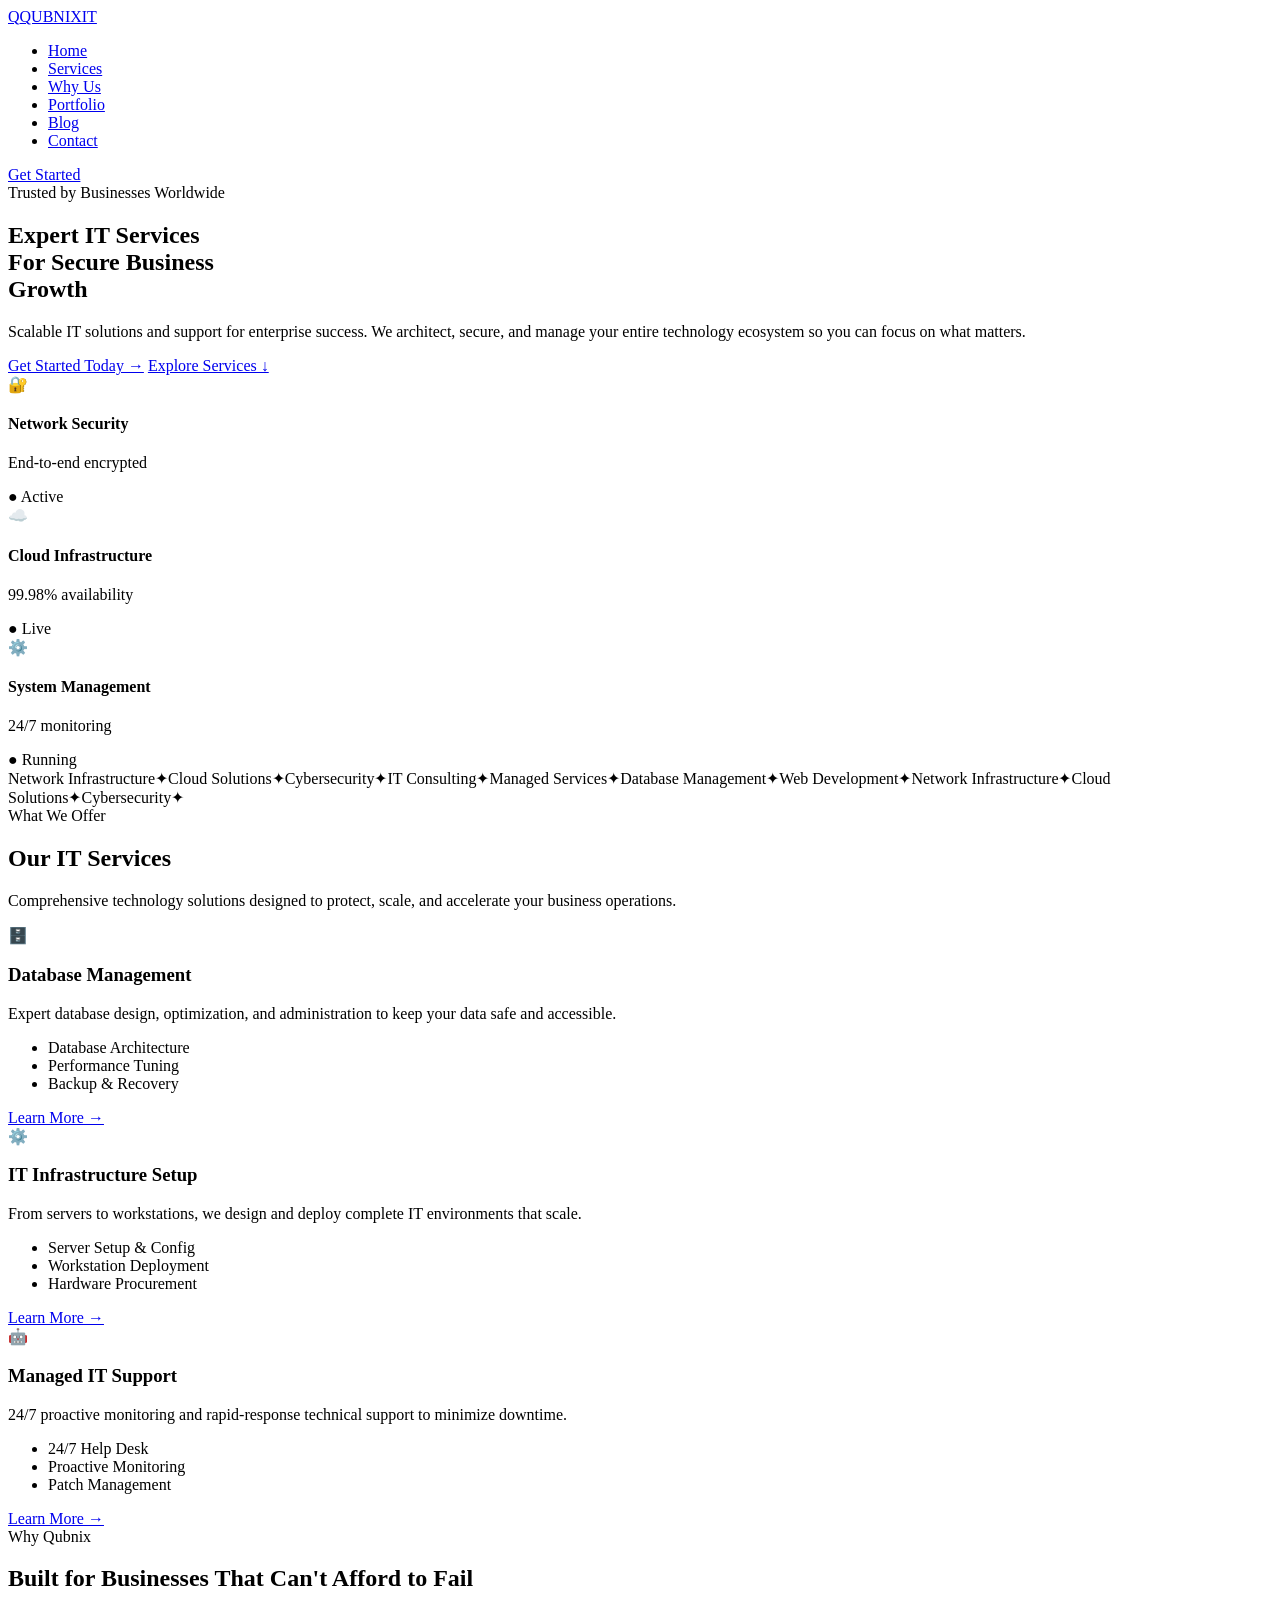
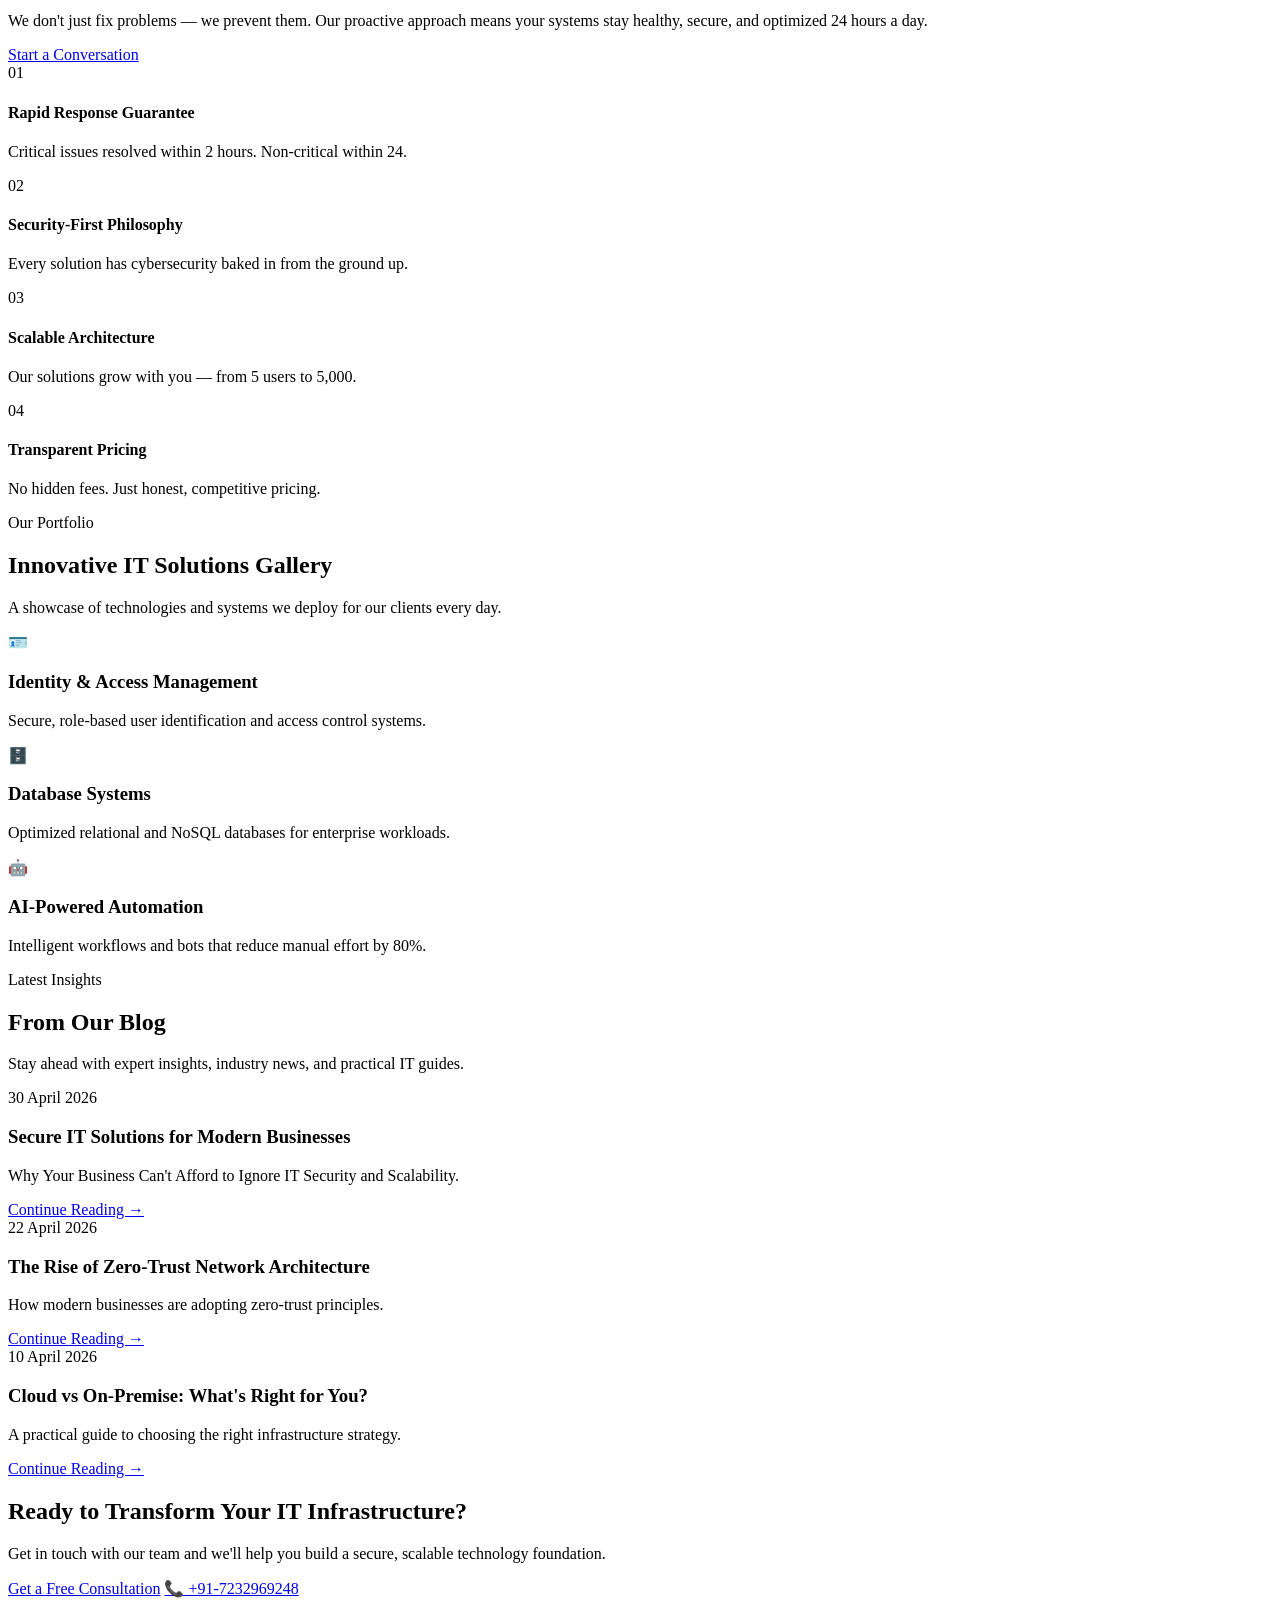
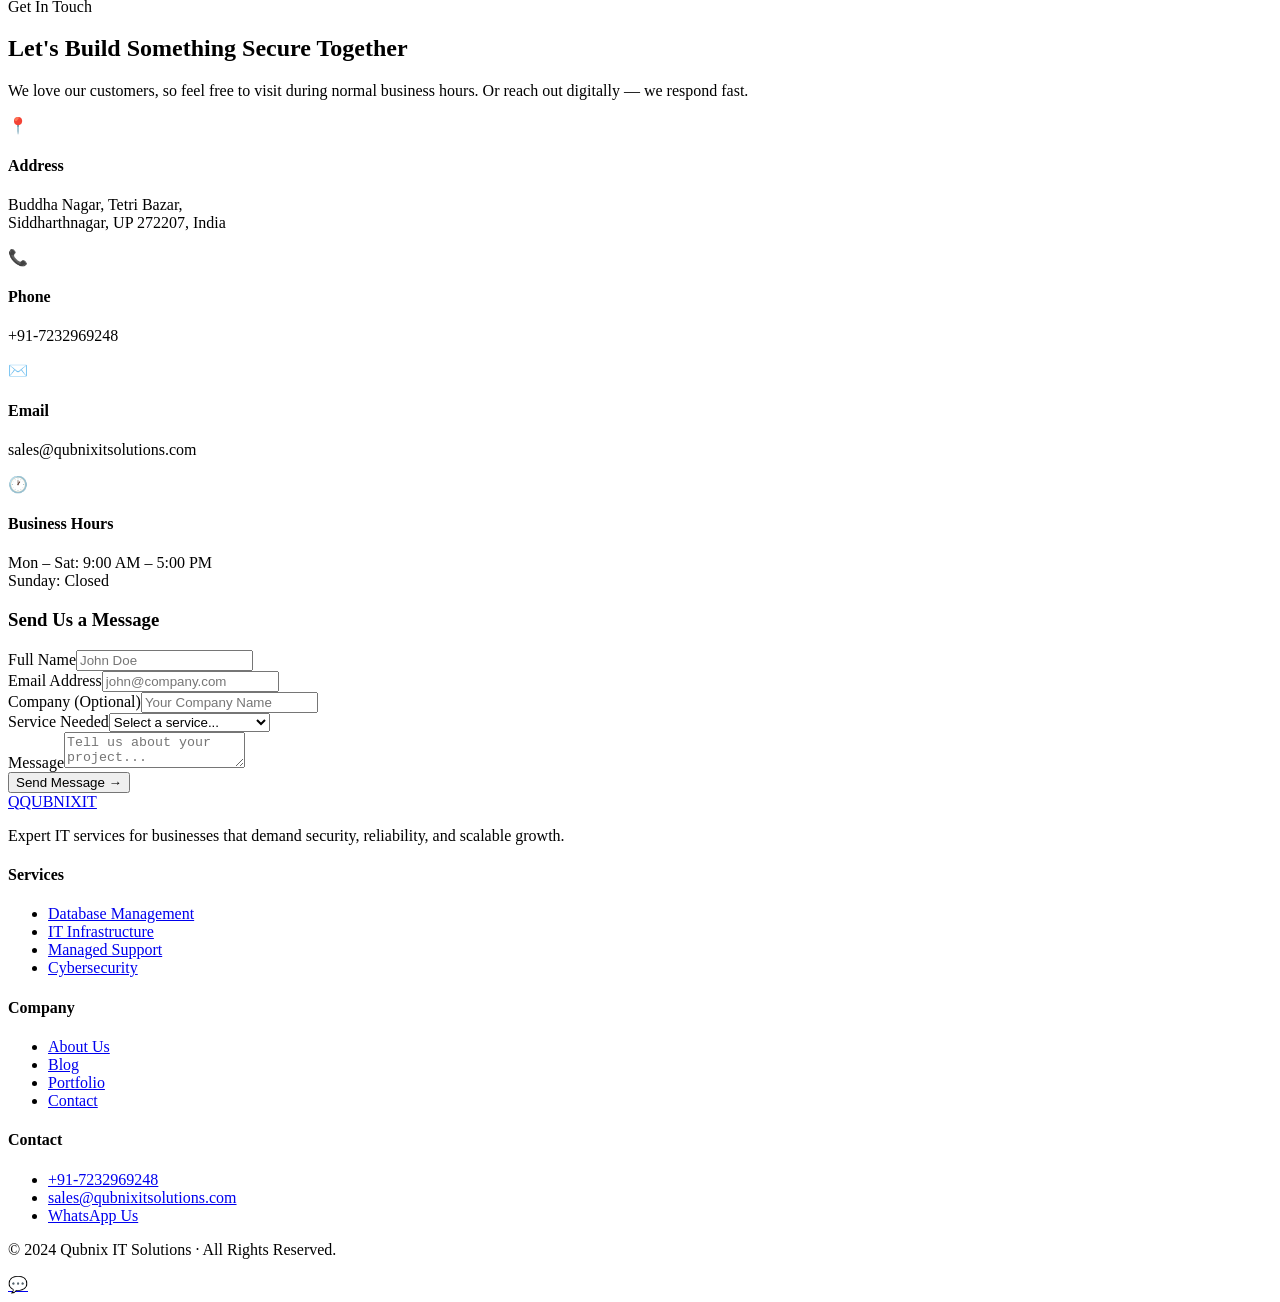
==== commit cf479cb1: "Restructured project for backend integration" ====
--- a/index.html
+++ b/index.html
@@ -38,6 +38,7 @@
         <div class="container">
             <div class="hero-grid">
                 <div>
+                    <div class="hero-badge"><span class="badge-dot"></span>Trusted by Businesses Worldwide</div>
                     <h1>Expert IT Services<br>For <span>Secure Business</span><br>Growth</h1>
                     <p class="hero-text">Scalable IT solutions and support for enterprise success. We architect, secure, and manage your entire technology ecosystem so you can focus on what matters.</p>
                     <div class="hero-btns">
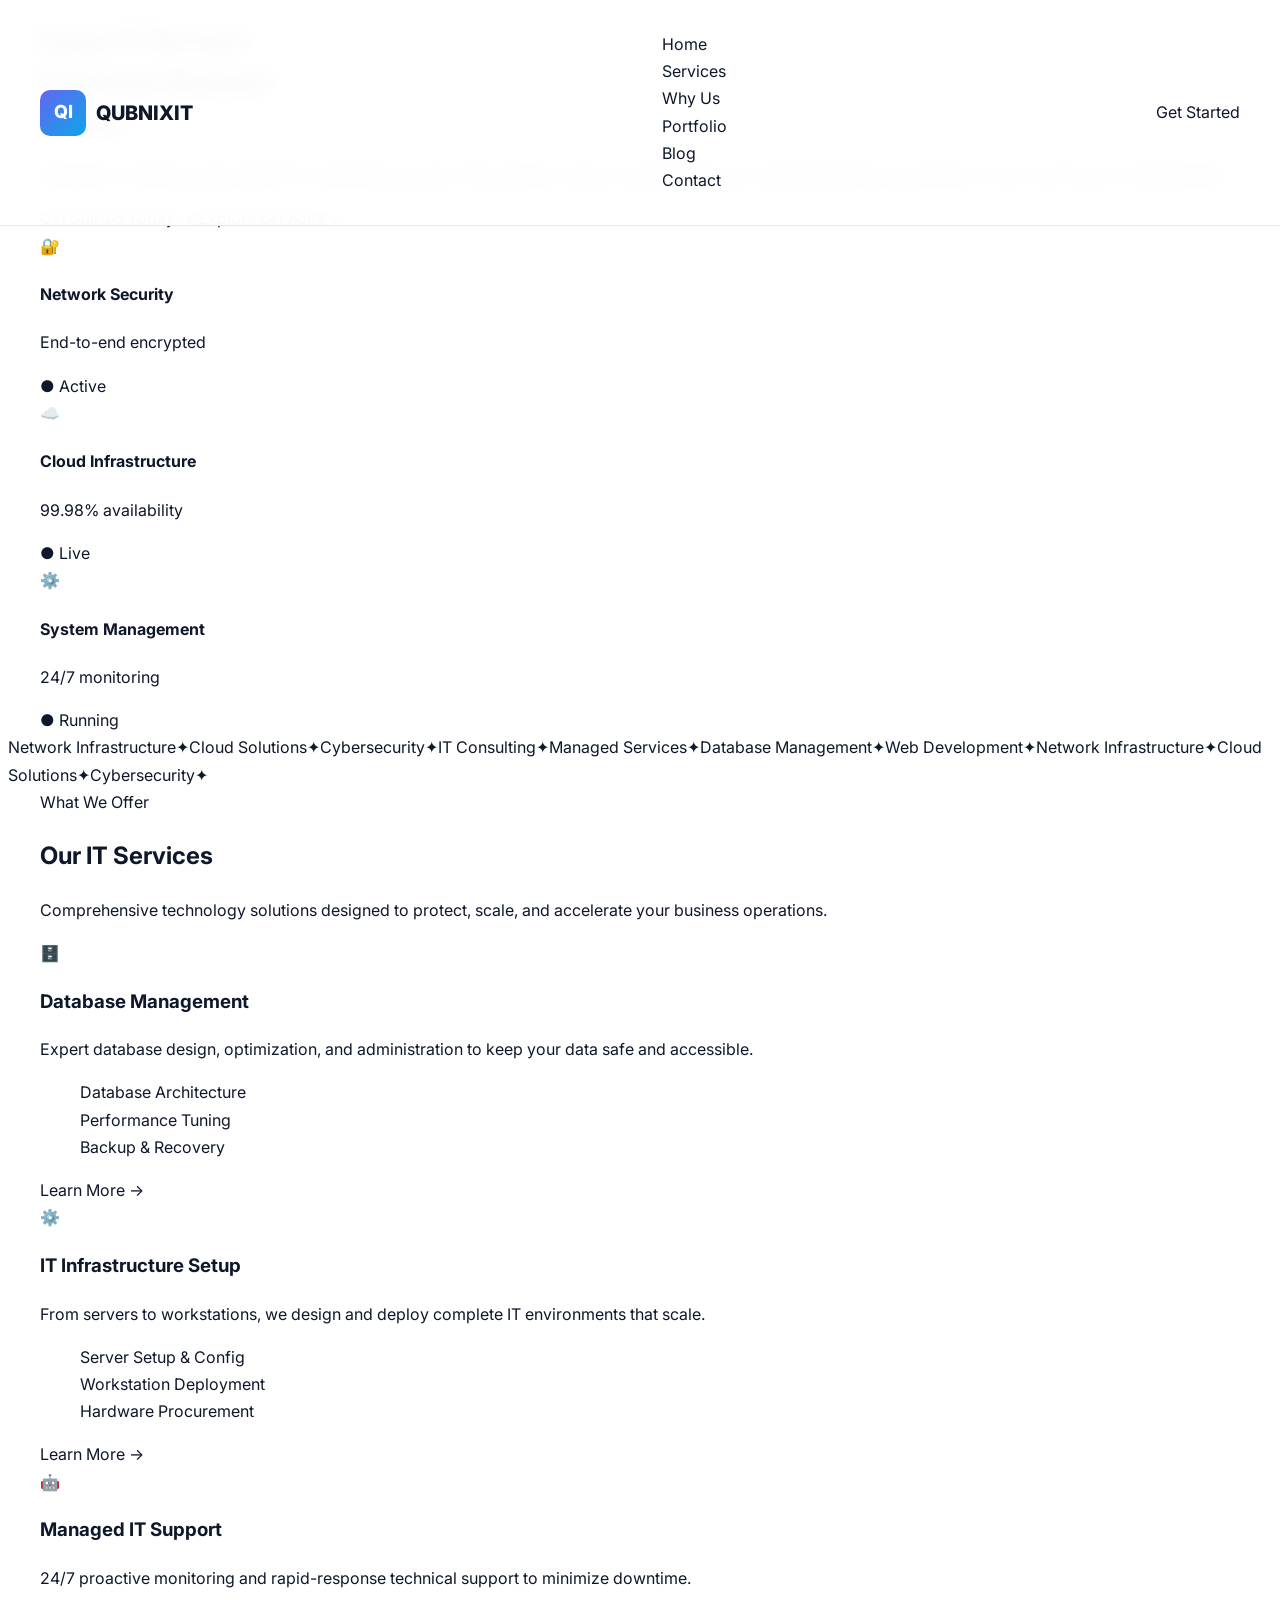
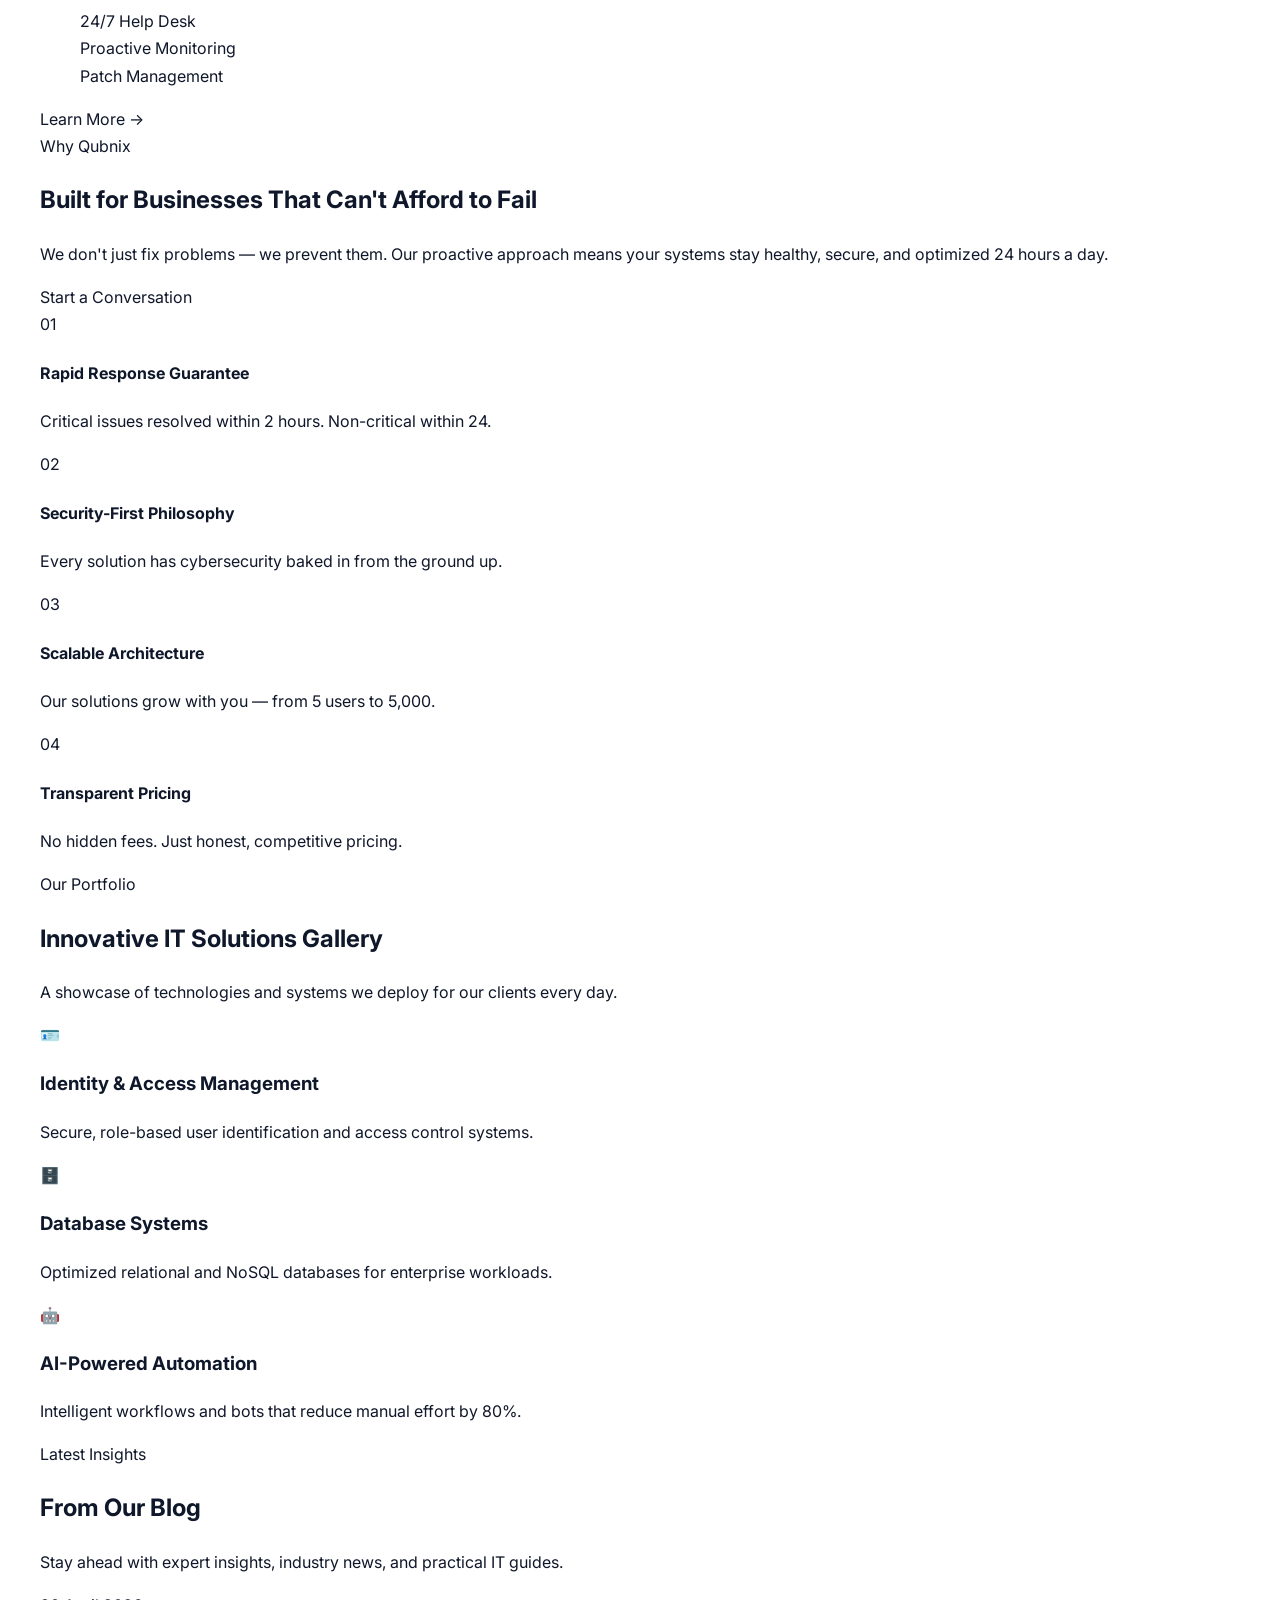
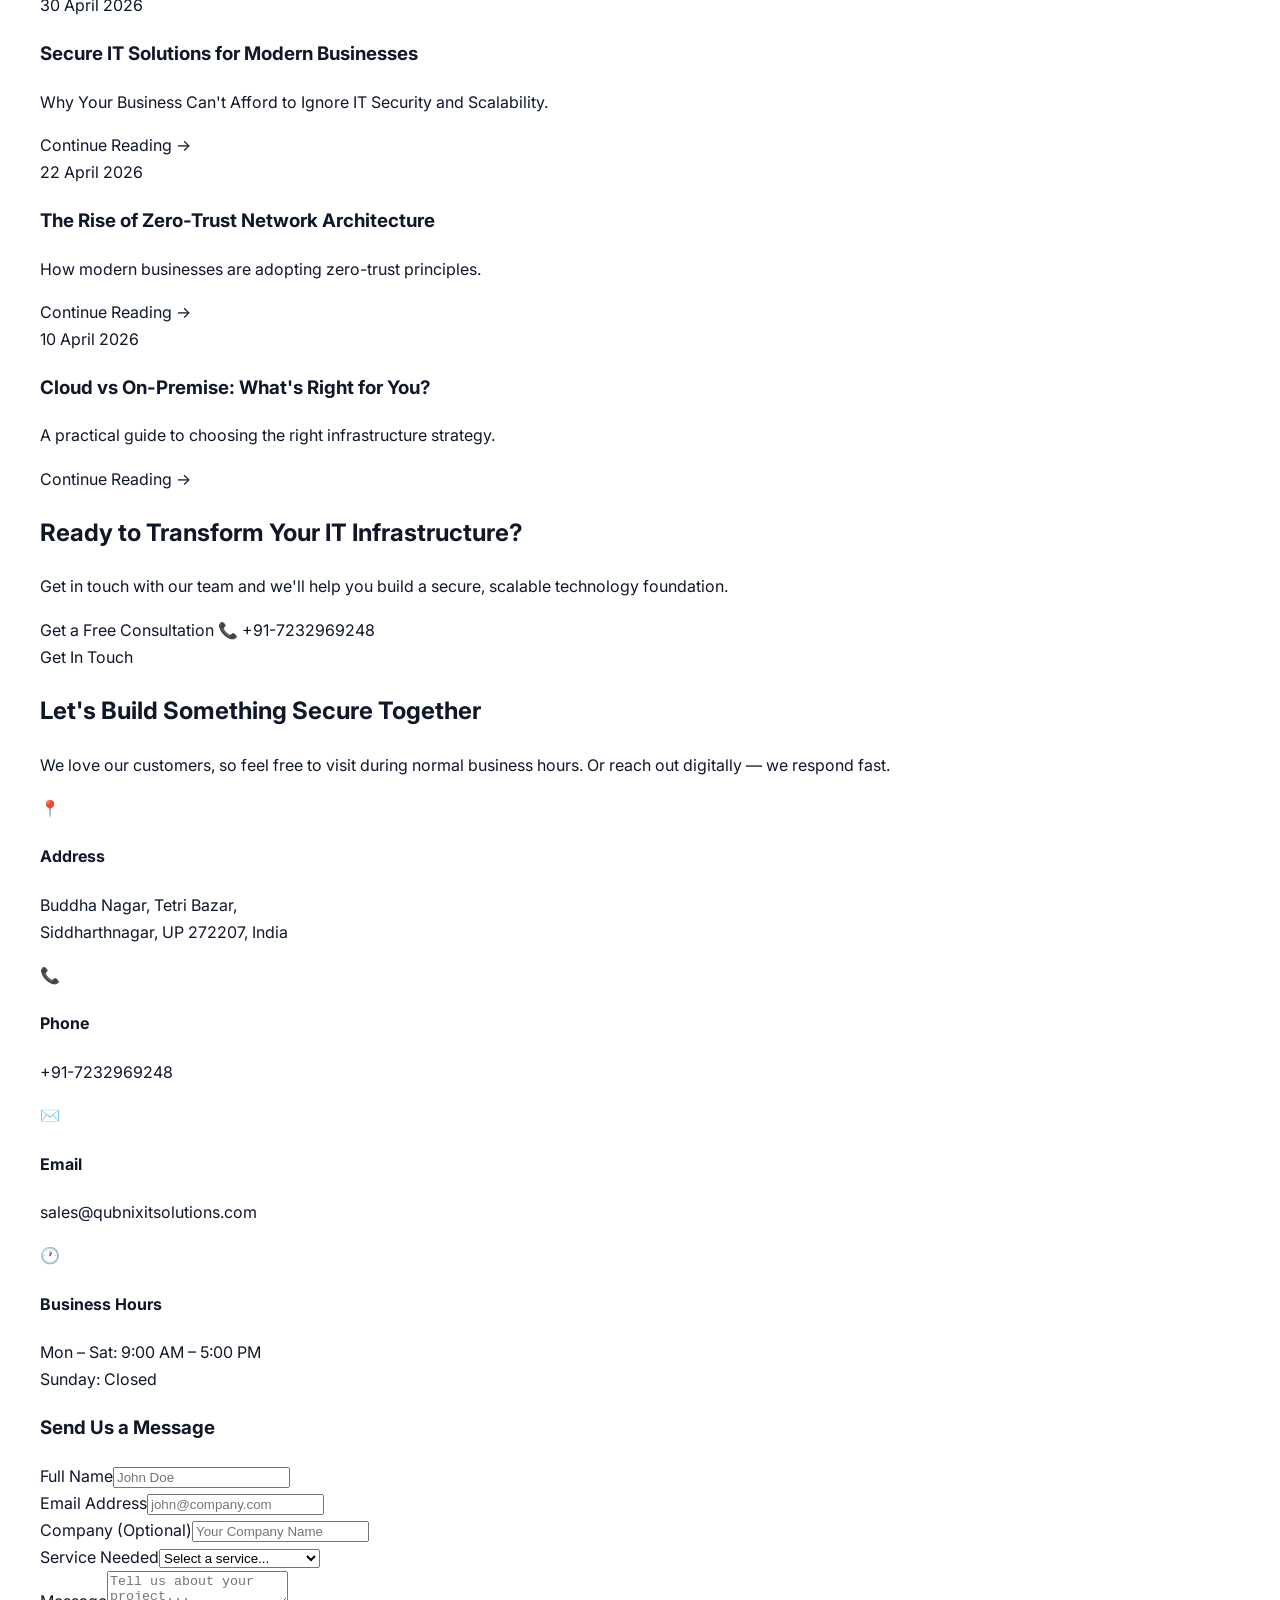
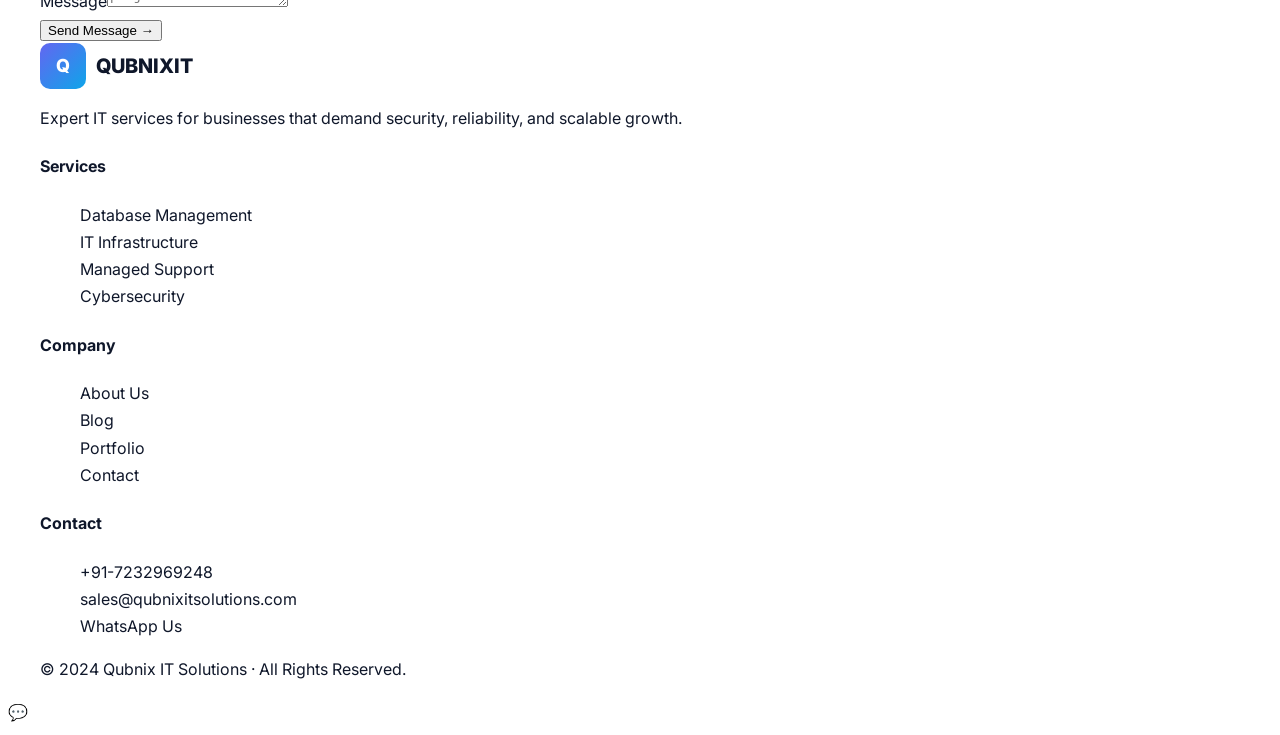
==== commit 78412362: "Fixed CSS path" ====
--- a/index.html
+++ b/index.html
@@ -16,12 +16,12 @@
     <link href="https://fonts.googleapis.com/css2?family=Inter:wght@400;500;600;700;800&display=swap" rel="stylesheet">
     
     <!-- CSS -->
-    <link rel="stylesheet" href="css/style.css">
+    <link rel="stylesheet" href="/css/style.css">
 </head>
 <body>
     <nav class="navbar">
         <div class="nav-container">
-            <a href="#" class="logo"><span class="logo-icon">Q</span><span class="logo-text">QUBNIXIT</span></a>
+            <a href="#" class="logo"><span class="logo-icon">QI</span><span class="logo-text">QUBNIXIT</span></a>
             <ul class="nav-links">
                 <li><a href="#home">Home</a></li>
                 <li><a href="#services">Services</a></li>
@@ -38,7 +38,6 @@
         <div class="container">
             <div class="hero-grid">
                 <div>
-                    <div class="hero-badge"><span class="badge-dot"></span>Trusted by Businesses Worldwide</div>
                     <h1>Expert IT Services<br>For <span>Secure Business</span><br>Growth</h1>
                     <p class="hero-text">Scalable IT solutions and support for enterprise success. We architect, secure, and manage your entire technology ecosystem so you can focus on what matters.</p>
                     <div class="hero-btns">
--- a/css/style.css
+++ b/css/style.css
@@ -0,0 +1,148 @@
+    <style>
+        * { margin: 0; padding: 0; box-sizing: border-box; }
+        body { font-family: 'Inter', sans-serif; color: #0f172a; line-height: 1.7; font-size: 16px; }
+        a { text-decoration: none; color: inherit; }
+        ul { list-style: none; }
+        .container { max-width: 1200px; margin: 0 auto; padding: 0 20px; }
+        .navbar { position: fixed; top: 0; left: 0; right: 0; background: rgba(255,255,255,0.95); backdrop-filter: blur(10px); z-index: 1000; border-bottom: 1px solid #e2e8f0; }
+        .nav-container { display: flex; justify-content: space-between; align-items: center; padding: 15px 20px; max-width: 1200px; margin: 0 auto; }
+        .logo { display: flex; align-items: center; gap: 10px; font-weight: 800; font-size: 20px; }
+        .logo-icon { width: 46px; height: 46px; background: linear-gradient(135deg, #6366f1, #0ea5e9); color: white; border-radius: 10px; display: flex; align-items: center; justify-content: center; font-size: 18px; font-weight: 800;
+        .logo-text { background: linear-gradient(135deg, #6366f1, #0ea5e9); -webkit-background-clip: text; -webkit-text-fill-color: transparent; }
+        .nav-links { display: flex; gap: 30px; }
+        .nav-links a { color: #64748b; font-weight: 500; }
+        .nav-links a:hover { color: #6366f1; }
+        .nav-btn { background: linear-gradient(135deg, #6366f1, #0ea5e9); color: white; padding: 10px 20px; border-radius: 8px; font-weight: 600; }
+        .btn { display: inline-flex; align-items: center; gap: 8px; padding: 16px 32px; border-radius: 10px; font-weight: 600; transition: all 0.3s; }
+        .btn-primary { background: linear-gradient(135deg, #6366f1, #0ea5e9); color: white; }
+        .btn-primary:hover { transform: translateY(-3px); box-shadow: 0 15px 30px rgba(99,102,241,0.4); }
+        .btn-outline { border: 2px solid #e2e8f0; color: #0f172a; background: transparent; }
+        .btn-outline:hover { border-color: #6366f1; color: #6366f1; }
+        .btn-white { background: white; color: #6366f1; }
+        .btn-outline-white { border: 2px solid rgba(255,255,255,0.5); color: white; background: transparent; }
+        .btn-outline-white:hover { background: white; color: #6366f1; }
+        .hero { min-height: 100vh; padding: 140px 0 80px; background: linear-gradient(180deg, #f8fafc 0%, #ffffff 100%); position: relative; overflow: hidden; }
+        .hero::before { content: ''; position: absolute; width: 500px; height: 500px; background: rgba(99,102,241,0.15); border-radius: 50%; top: -100px; right: -100px; filter: blur(80px); }
+        .hero-grid { display: grid; grid-template-columns: 1fr 1fr; gap: 60px; align-items: center; position: relative; z-index: 1; }
+        .hero-badge { display: inline-flex; align-items: center; gap: 8px; background: rgba(99,102,241,0.1); color: #6366f1; padding: 10px 20px; border-radius: 50px; font-size: 14px; font-weight: 600; margin-bottom: 25px; }
+        .badge-dot { width: 8px; height: 8px; background: #10b981; border-radius: 50%; animation: pulse 2s infinite; }
+        @keyframes pulse { 0%,100% { opacity: 1; } 50% { opacity: 0.5; } }
+        .hero h1 { font-size: 64px; font-weight: 800; line-height: 1.1; margin-bottom: 24px; }
+        .hero h1 span { background: linear-gradient(135deg, #6366f1, #0ea5e9); -webkit-background-clip: text; -webkit-text-fill-color: transparent; }
+        .hero-text { font-size: 20px; color: #64748b; margin-bottom: 35px; max-width: 500px; line-height: 1.7; }
+        .hero-btns { display: flex; gap: 15px; flex-wrap: wrap; }
+        .hero-cards { position: relative; height: 550px; }
+        .float-card { position: absolute; background: white; padding: 28px 32px; border-radius: 20px; box-shadow: 0 20px 50px rgba(0,0,0,0.1); display: flex; align-items: center; gap: 15px; animation: float 6s ease-in-out infinite; }
+        .float-card:nth-child(1) { top: 20px; right: 20px; }
+        .float-card:nth-child(2) { top: 180px; left: 0; animation-delay: 2s; }
+        .float-card:nth-child(3) { bottom: 40px; right: 40px; animation-delay: 4s; }
+        @keyframes float { 0%,100% { transform: translateY(0); } 50% { transform: translateY(-20px); } }
+        .float-card .icon { width: 80px; height: 80px; background: #f1f5f9; border-radius: 16px; display: flex; align-items: center; justify-content: center; font-size: 38px; }
+        .float-card h4 { font-size: 22px; margin-bottom: 8px; }
+        .float-card p { font-size: 16px; color: #64748b; margin-bottom: 8px; }
+        .status { font-size: 15px; font-weight: 700; }
+        .status.green { color: #10b981; }
+        .status.blue { color: #0ea5e9; }
+        .status.orange { color: #f59e0b; }
+        .marquee { background: #0f172a; padding: 20px 0; overflow: hidden; }
+        .marquee-track { display: flex; gap: 50px; animation: scroll 20s linear infinite; }
+        .marquee-track span { color: white; font-weight: 600; font-size: 14px; text-transform: uppercase; letter-spacing: 2px; white-space: nowrap; }
+        .marquee-track .dot { color: #818cf8; }
+        @keyframes scroll { 0% { transform: translateX(0); } 100% { transform: translateX(-50%); } }
+        .section { padding: 100px 0; }
+        .section-header { text-align: center; max-width: 600px; margin: 0 auto 60px; }
+        .section-tag { display: inline-block; background: rgba(99,102,241,0.1); color: #6366f1; padding: 8px 18px; border-radius: 50px; font-size: 12px; font-weight: 700; text-transform: uppercase; letter-spacing: 1px; margin-bottom: 15px; }
+        .section-title { font-size: 48px; font-weight: 800; margin-bottom: 15px; }
+        .section-desc { color: #64748b; font-size: 19px; }
+        .services-grid { display: grid; grid-template-columns: repeat(3, 1fr); gap: 30px; }
+        .service-card { background: white; border: 1px solid #e2e8f0; border-radius: 20px; padding: 40px; transition: all 0.4s; }
+        .service-card:hover { transform: translateY(-10px); box-shadow: 0 25px 50px rgba(0,0,0,0.1); }
+        .service-card.featured { background: linear-gradient(135deg, #6366f1, #0ea5e9); color: white; border: none; }
+        .service-card .icon { width: 70px; height: 70px; background: #f1f5f9; border-radius: 16px; display: flex; align-items: center; justify-content: center; font-size: 32px; margin-bottom: 25px; }
+        .service-card.featured .icon { background: rgba(255,255,255,0.2); }
+        .service-card h3 { font-size: 26px; margin-bottom: 15px; }
+        .service-card p { color: #64748b; margin-bottom: 20px; font-size: 17px; }
+        .service-card.featured p { color: rgba(255,255,255,0.9); }
+        .service-card ul { margin-bottom: 20px; }
+        .service-card li { padding: 8px 0; font-size: 14px; color: #64748b; }
+        .service-card.featured li { color: rgba(255,255,255,0.9); }
+        .service-card li::before { content: '✓ '; color: #10b981; font-weight: bold; }
+        .service-card.featured li::before { color: #a5f3fc; }
+        .service-link { color: #6366f1; font-weight: 600; }
+        .service-card.featured .service-link { color: white; }
+        .why-us { background: #f1f5f9; }
+        .why-grid { display: grid; grid-template-columns: 1fr 1fr; gap: 80px; align-items: center; }
+        .why-text .section-title { text-align: left; }
+        .why-text p { color: #64748b; margin-bottom: 30px; font-size: 17px; }
+        .features { display: flex; flex-direction: column; gap: 20px; }
+        .feature { display: flex; gap: 20px; background: white; padding: 25px; border-radius: 16px; transition: all 0.3s; }
+        .feature:hover { transform: translateX(10px); box-shadow: 0 10px 30px rgba(0,0,0,0.1); }
+        .feature-num { font-size: 24px; font-weight: 800; background: linear-gradient(135deg, #6366f1, #0ea5e9); -webkit-background-clip: text; -webkit-text-fill-color: transparent; min-width: 40px; }
+        .feature h4 { font-size: 17px; margin-bottom: 6px; }
+        .feature p { color: #64748b; font-size: 14px; margin: 0; }
+        .portfolio-grid { display: grid; grid-template-columns: repeat(3, 1fr); gap: 30px; }
+        .portfolio-card { background: linear-gradient(145deg, #0f172a, #1e293b); border-radius: 20px; padding: 40px; color: white; transition: all 0.4s; }
+        .portfolio-card:hover { transform: translateY(-10px); box-shadow: 0 25px 50px rgba(15,23,42,0.4); }
+        .portfolio-card .icon { font-size: 48px; margin-bottom: 25px; display: block; }
+        .portfolio-card h3 { font-size: 22px; margin-bottom: 12px; }
+        .portfolio-card p { color: #94a3b8; font-size: 15px; }
+        .blog { background: #f1f5f9; }
+        .blog-grid { display: grid; grid-template-columns: repeat(3, 1fr); gap: 30px; }
+        .blog-card { background: white; border-radius: 20px; padding: 35px; transition: all 0.4s; border: 1px solid #e2e8f0; }
+        .blog-card:hover { transform: translateY(-10px); box-shadow: 0 25px 50px rgba(0,0,0,0.1); }
+        .blog-date { color: #6366f1; font-size: 13px; font-weight: 700; margin-bottom: 12px; text-transform: uppercase; display: block; }
+        .blog-card h3 { font-size: 20px; margin-bottom: 12px; line-height: 1.4; }
+        .blog-card p { color: #64748b; font-size: 15px; margin-bottom: 20px; }
+        .blog-link { color: #6366f1; font-weight: 600; }
+        .cta { background: linear-gradient(135deg, #6366f1, #0ea5e9); padding: 100px 0; text-align: center; }
+        .cta h2 { font-size: 50px; color: white; margin-bottom: 20px; font-weight: 800; }
+        .cta p { color: rgba(255,255,255,0.9); font-size: 18px; margin-bottom: 35px; }
+        .cta-btns { display: flex; gap: 15px; justify-content: center; flex-wrap: wrap; }
+        .contact-grid { display: grid; grid-template-columns: 1fr 1fr; gap: 60px; }
+        .contact-info .section-title { text-align: left; }
+        .contact-info > p { color: #64748b; margin-bottom: 30px; }
+        .contact-details { display: flex; flex-direction: column; gap: 25px; }
+        .contact-item { display: flex; gap: 15px; }
+        .contact-icon { width: 55px; height: 55px; background: #f1f5f9; border-radius: 14px; display: flex; align-items: center; justify-content: center; font-size: 22px; }
+        .contact-item h4 { font-size: 16px; margin-bottom: 4px; }
+        .contact-item p { color: #64748b; font-size: 14px; margin: 0; }
+        .contact-form { background: #f1f5f9; border-radius: 20px; padding: 40px; }
+        .contact-form h3
+                .contact-form h3 { font-size: 24px; margin-bottom: 25px; }
+        .form-row { display: grid; grid-template-columns: 1fr 1fr; gap: 20px; }
+        .form-group { margin-bottom: 20px; }
+        .form-group label { display: block; font-weight: 600; margin-bottom: 8px; font-size: 14px; }
+        .form-group input, .form-group select, .form-group textarea { width: 100%; padding: 14px 18px; border: 2px solid #e2e8f0; border-radius: 10px; font-size: 15px; font-family: inherit; }
+        .form-group input:focus, .form-group select:focus, .form-group textarea:focus { outline: none; border-color: #6366f1; }
+        .form-group textarea { min-height: 120px; resize: vertical; }
+        .submit-btn { width: 100%; padding: 16px; background: linear-gradient(135deg, #6366f1, #0ea5e9); color: white; border: none; border-radius: 10px; font-size: 16px; font-weight: 700; cursor: pointer; }
+        .submit-btn:hover { transform: translateY(-2px); box-shadow: 0 10px 30px rgba(99,102,241,0.4); }
+        .footer { background: #0f172a; color: white; padding: 80px 0 30px; }
+        .footer-grid { display: grid; grid-template-columns: 2fr 1fr 1fr 1fr; gap: 50px; margin-bottom: 50px; }
+        .footer-brand .logo-text { color: white; -webkit-text-fill-color: white; }
+        .footer-brand p { color: #94a3b8; margin-top: 15px; font-size: 15px; }
+        .footer-col h4 { font-size: 17px; margin-bottom: 20px; }
+        .footer-links { display: flex; flex-direction: column; gap: 12px; }
+        .footer-links a { color: #94a3b8; font-size: 15px; }
+        .footer-links a:hover { color: #818cf8; }
+        .footer-bottom { border-top: 1px solid #1e293b; padding-top: 30px; text-align: center; color: #64748b; font-size: 14px; }
+        .whatsapp-btn { position: fixed; bottom: 30px; right: 30px; width: 60px; height: 60px; background: linear-gradient(135deg, #25d366, #128c7e); border-radius: 50%; display: flex; align-items: center; justify-content: center; font-size: 30px; color: white; box-shadow: 0 8px 25px rgba(37,211,102,0.4); z-index: 999; }
+        .whatsapp-btn:hover { transform: scale(1.1); }
+        @media (max-width: 1024px) {
+            .hero-grid, .why-grid, .contact-grid { grid-template-columns: 1fr; }
+            .hero-cards { display: none; }
+            .hero { text-align: center; }
+            .hero-btns { justify-content: center; }
+            .services-grid, .portfolio-grid, .blog-grid { grid-template-columns: repeat(2, 1fr); }
+            .footer-grid { grid-template-columns: repeat(2, 1fr); }
+        }
+        @media (max-width: 768px) {
+            .nav-links, .nav-btn { display: none; }
+            .hero h1 { font-size: 36px; }
+            .section-title { font-size: 30px; }
+            .services-grid, .portfolio-grid, .blog-grid { grid-template-columns: 1fr; }
+            .form-row { grid-template-columns: 1fr; }
+            .footer-grid { grid-template-columns: 1fr; text-align: center; }
+            .cta h2 { font-size: 28px; }
+        }
+    </style>
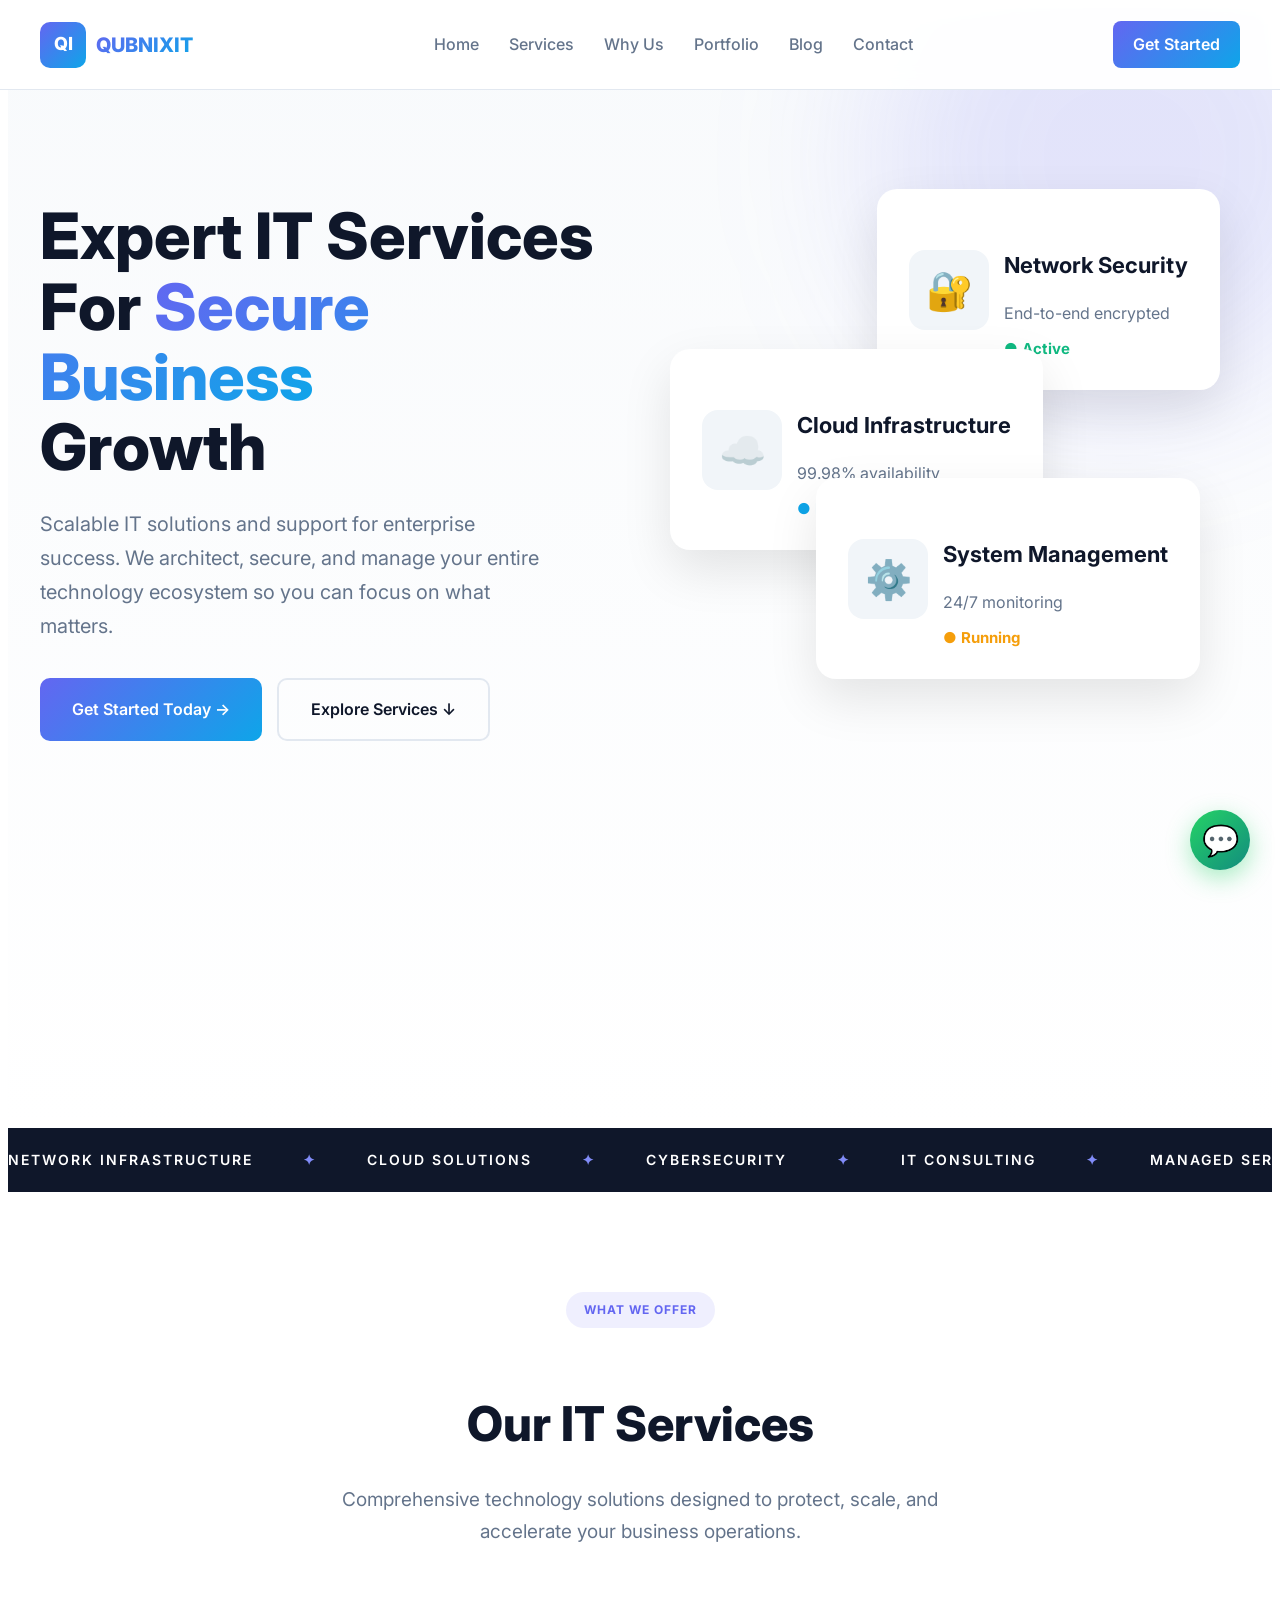
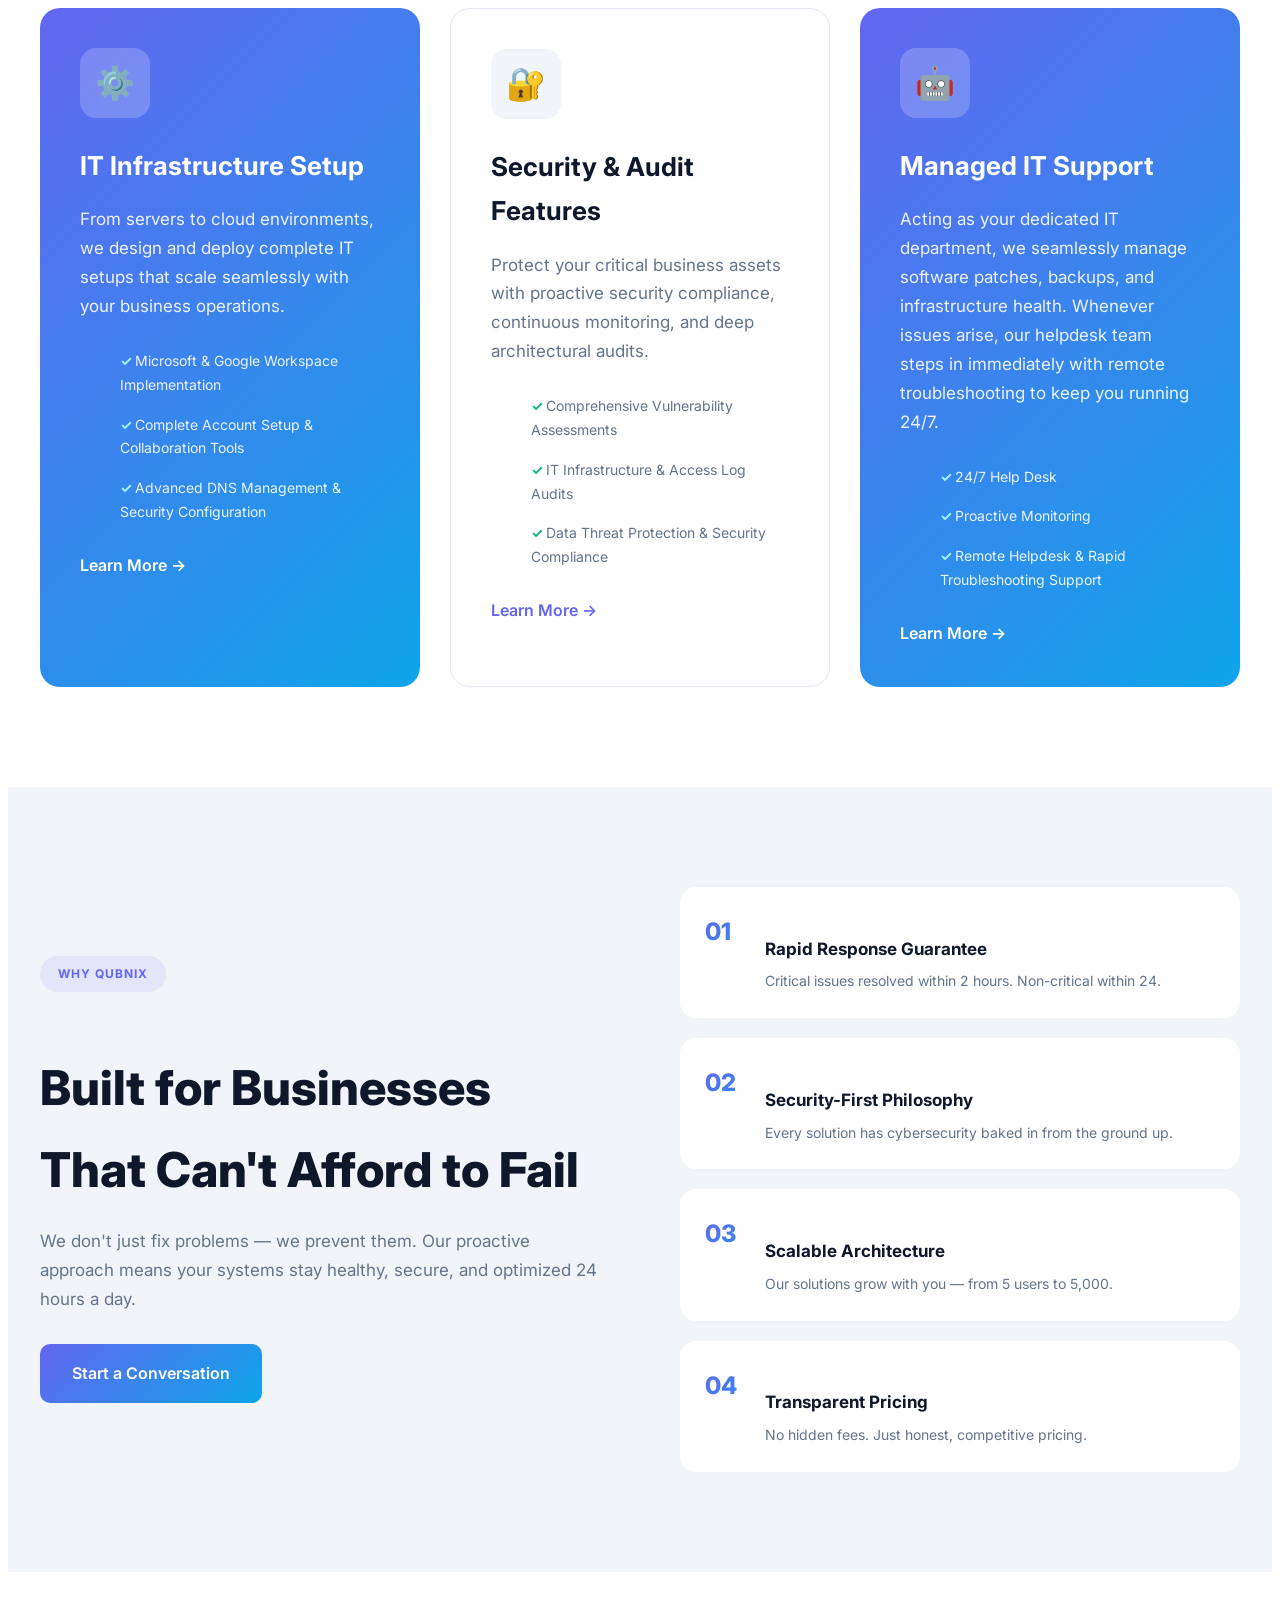
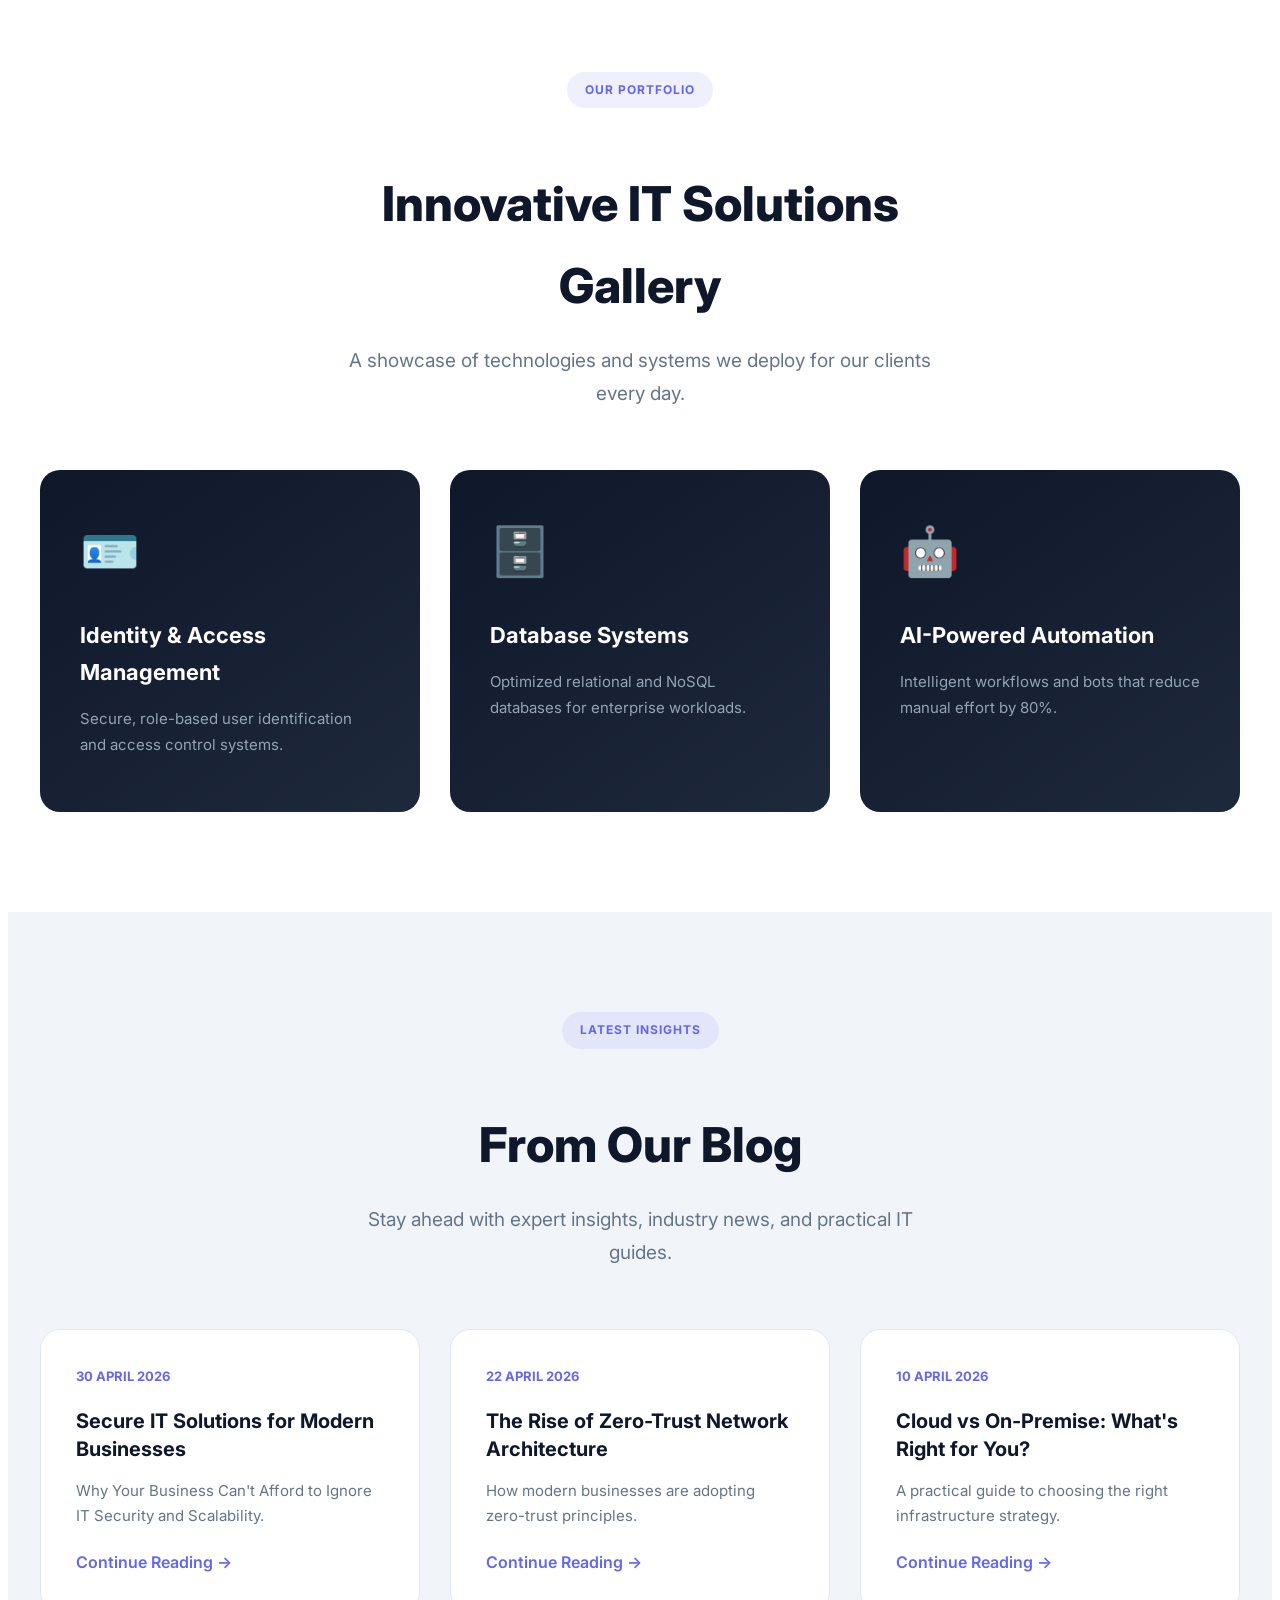
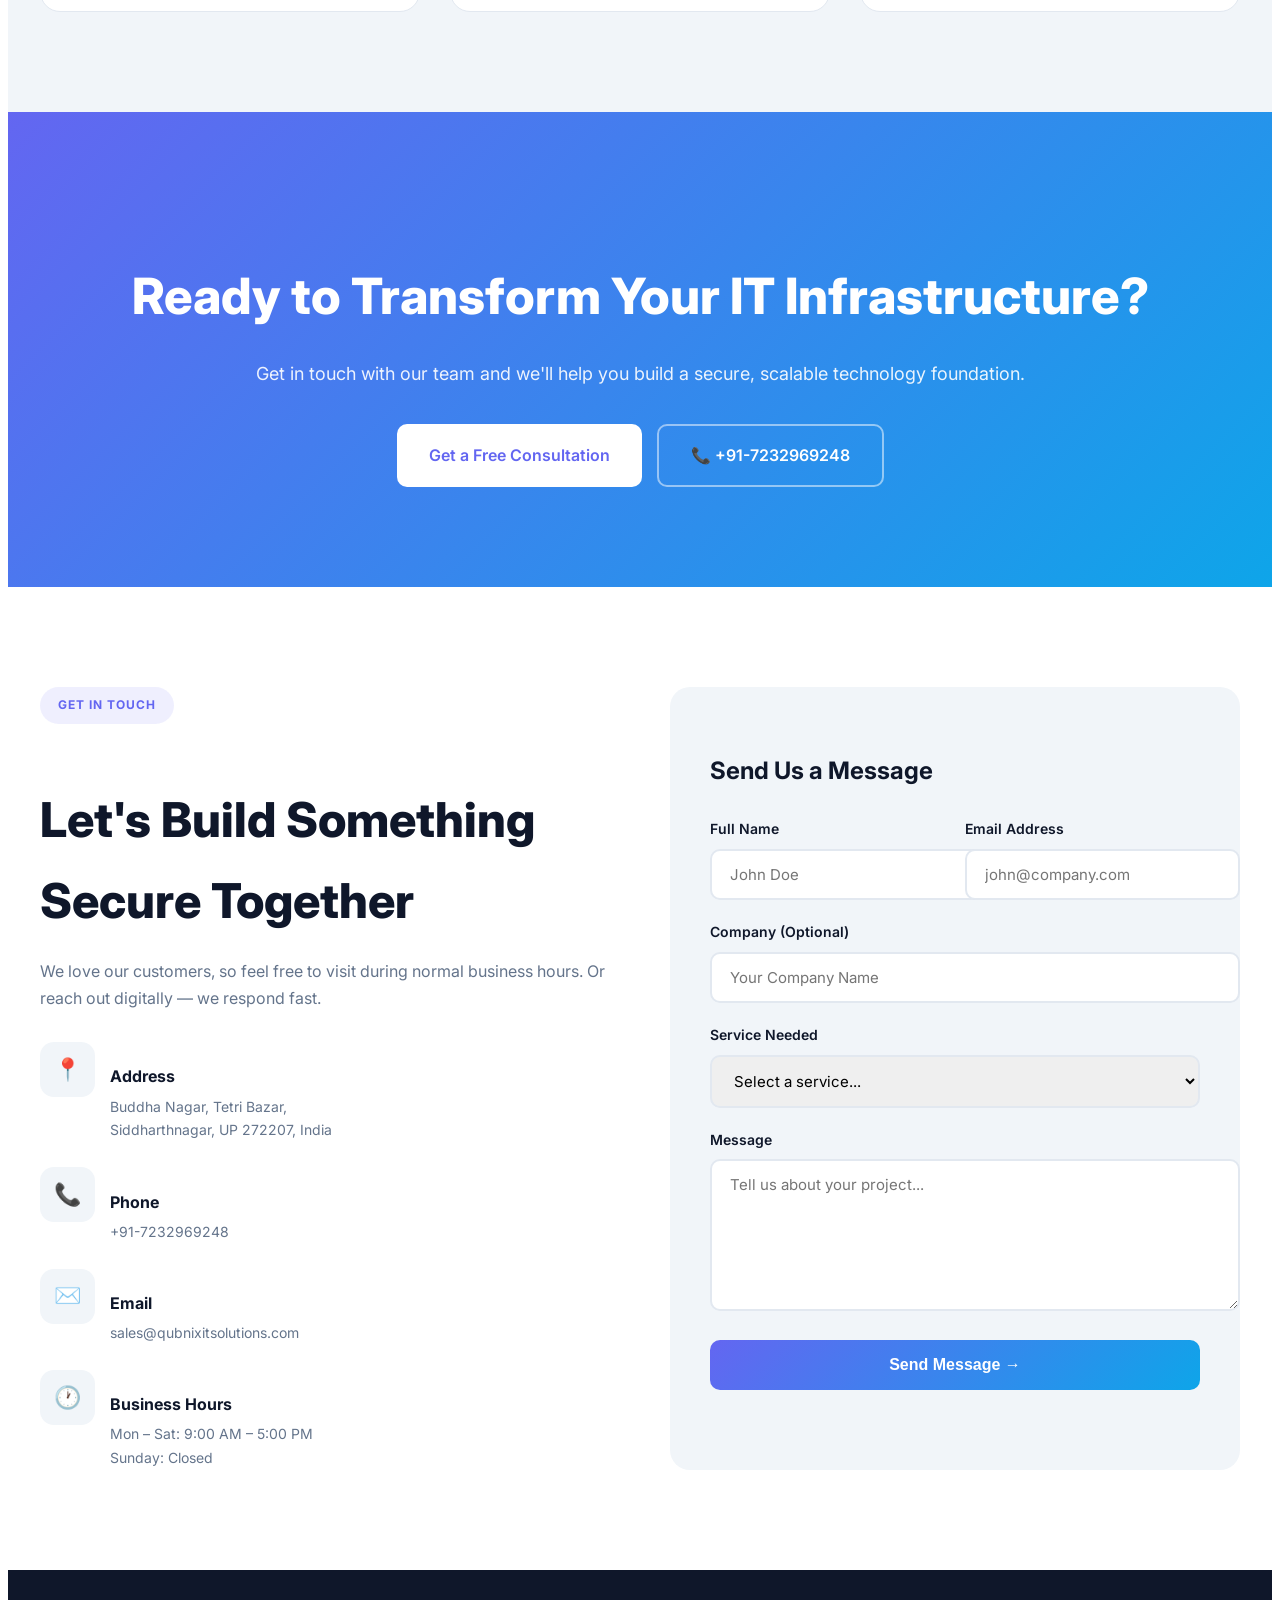
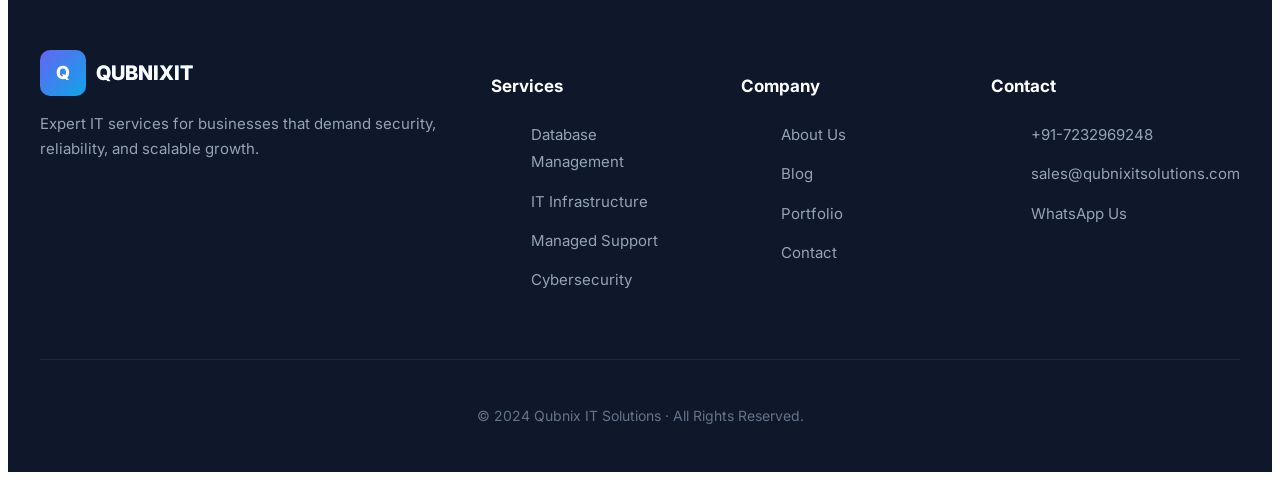
==== commit 7422d671: "Updated" ====
--- a/index.html
+++ b/index.html
@@ -16,7 +16,7 @@
     <link href="https://fonts.googleapis.com/css2?family=Inter:wght@400;500;600;700;800&display=swap" rel="stylesheet">
     
     <!-- CSS -->
-    <link rel="stylesheet" href="/css/style.css">
+    <link rel="stylesheet" href="css/style.css">
 </head>
 <body>
     <nav class="navbar">
@@ -67,29 +67,42 @@
                 <h2 class="section-title">Our IT Services</h2>
                 <p class="section-desc">Comprehensive technology solutions designed to protect, scale, and accelerate your business operations.</p>
             </div>
-            <div class="services-grid">
-                <div class="service-card">
-                    <div class="icon">🗄️</div>
-                    <h3>Database Management</h3>
-                    <p>Expert database design, optimization, and administration to keep your data safe and accessible.</p>
-                    <ul><li>Database Architecture</li><li>Performance Tuning</li><li>Backup & Recovery</li></ul>
-                    <a href="#contact" class="service-link">Learn More →</a>
-                </div>
-                <div class="service-card featured">
-                    <div class="icon">⚙️</div>
-                    <h3>IT Infrastructure Setup</h3>
-                    <p>From servers to workstations, we design and deploy complete IT environments that scale.</p>
-                    <ul><li>Server Setup & Config</li><li>Workstation Deployment</li><li>Hardware Procurement</li></ul>
-                    <a href="#contact" class="service-link">Learn More →</a>
-                </div>
-                <div class="service-card">
-                    <div class="icon">🤖</div>
-                    <h3>Managed IT Support</h3>
-                    <p>24/7 proactive monitoring and rapid-response technical support to minimize downtime.</p>
-                    <ul><li>24/7 Help Desk</li><li>Proactive Monitoring</li><li>Patch Management</li></ul>
-                    <a href="#contact" class="service-link">Learn More →</a>
-                </div>
-            </div>
+                <div class="services-grid">
+    <div class="service-card featured">
+        <div class="icon">⚙️</div>
+        <h3>IT Infrastructure Setup</h3>
+        <p>From servers to cloud environments, we design and deploy complete IT setups that scale seamlessly with your business operations.</p>
+        <ul>
+            <li>Microsoft & Google Workspace Implementation</li>
+            <li>Complete Account Setup & Collaboration Tools</li>
+            <li>Advanced DNS Management & Security Configuration</li>
+        </ul>
+        <a href="pages/it-infrastructure.html" class="service-link">Learn More →</a>
+    </div>
+    <div class="service-card">
+        <div class="icon">🔐</div>
+        <h3>Security & Audit Features</h3>
+        <p>Protect your critical business assets with proactive security compliance, continuous monitoring, and deep architectural audits.</p>
+        <ul>
+            <li>Comprehensive Vulnerability Assessments</li>
+            <li>IT Infrastructure & Access Log Audits</li>
+            <li>Data Threat Protection & Security Compliance</li>
+        </ul>
+        <a href="pages/security.html" class="service-link">Learn More →</a>
+    </div>
+    <div class="service-card featured">
+        <div class="icon">🤖</div>
+        <h3>Managed IT Support</h3>
+        <p>Acting as your dedicated IT department, we seamlessly manage software patches, backups, and infrastructure health.
+Whenever issues arise, our helpdesk team steps in immediately with remote troubleshooting to keep you running 24/7.</p>
+        <ul>
+            <li>24/7 Help Desk</li>
+            <li>Proactive Monitoring</li>
+            <li>Remote Helpdesk & Rapid Troubleshooting Support</li>
+        </ul>
+        <a href="#contact" class="service-link">Learn More →</a>
+    </div>
+</div>
         </div>
     </section>
 
@@ -199,7 +212,6 @@
     </footer>
 
     <a href="https://wa.me/917232969248" target="_blank" class="whatsapp-btn">💬</a>
-    <script src="js/main.js"></script>
     <!-- JavaScript -->
     <script src="js/main.js"></script>
 </body>
--- a/css/style.css
+++ b/css/style.css
@@ -7,7 +7,7 @@
         .navbar { position: fixed; top: 0; left: 0; right: 0; background: rgba(255,255,255,0.95); backdrop-filter: blur(10px); z-index: 1000; border-bottom: 1px solid #e2e8f0; }
         .nav-container { display: flex; justify-content: space-between; align-items: center; padding: 15px 20px; max-width: 1200px; margin: 0 auto; }
         .logo { display: flex; align-items: center; gap: 10px; font-weight: 800; font-size: 20px; }
-        .logo-icon { width: 46px; height: 46px; background: linear-gradient(135deg, #6366f1, #0ea5e9); color: white; border-radius: 10px; display: flex; align-items: center; justify-content: center; font-size: 18px; font-weight: 800;
+        .logo-icon { width: 46px; height: 46px; background: linear-gradient(135deg, #6366f1, #0ea5e9); color: white; border-radius: 10px; display: flex; align-items: center; justify-content: center; font-size: 18px; font-weight: 800;}
         .logo-text { background: linear-gradient(135deg, #6366f1, #0ea5e9); -webkit-background-clip: text; -webkit-text-fill-color: transparent; }
         .nav-links { display: flex; gap: 30px; }
         .nav-links a { color: #64748b; font-weight: 500; }
@@ -107,8 +107,7 @@
         .contact-item h4 { font-size: 16px; margin-bottom: 4px; }
         .contact-item p { color: #64748b; font-size: 14px; margin: 0; }
         .contact-form { background: #f1f5f9; border-radius: 20px; padding: 40px; }
-        .contact-form h3
-                .contact-form h3 { font-size: 24px; margin-bottom: 25px; }
+        .contact-form h3 { font-size: 24px; margin-bottom: 25px; }
         .form-row { display: grid; grid-template-columns: 1fr 1fr; gap: 20px; }
         .form-group { margin-bottom: 20px; }
         .form-group label { display: block; font-weight: 600; margin-bottom: 8px; font-size: 14px; }
